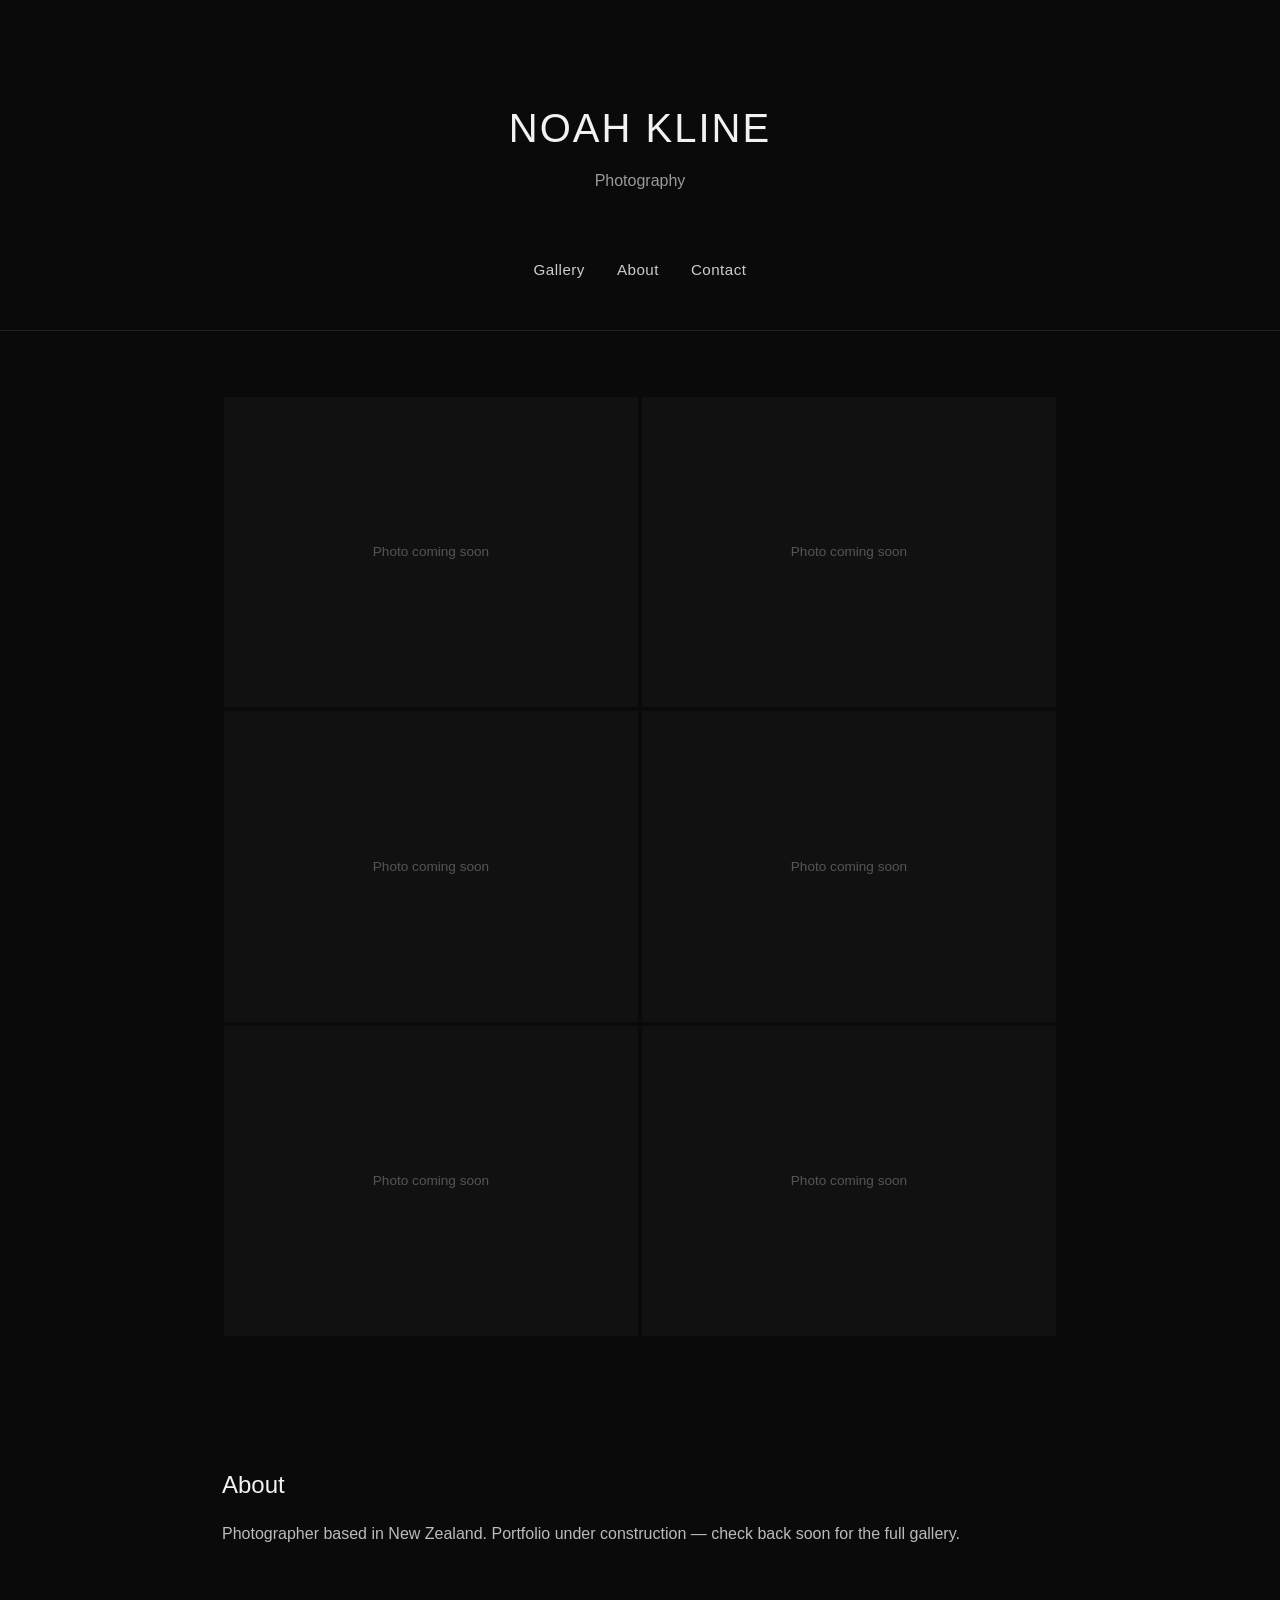
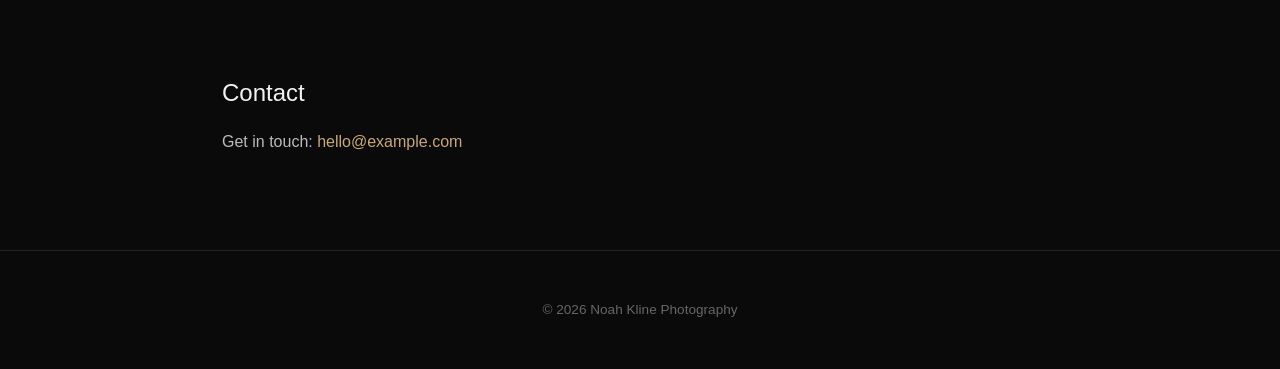
==== index.html @ 3d323fa0 "Add portfolio site" ====
<!DOCTYPE html>
<html lang="en">
<head>
<meta charset="UTF-8">
<meta name="viewport" content="width=device-width, initial-scale=1.0">
<title>Noah Kline — Photography</title>
<style>
  :root { --bg:#0a0a0a; --fg:#f2f2f2; --accent:#c9a876; }
  * { box-sizing: border-box; margin:0; padding:0; }
  body { background:var(--bg); color:var(--fg); font-family: -apple-system, BlinkMacSystemFont, 'Helvetica Neue', Arial, sans-serif; line-height:1.6; }
  header { padding: 6rem 2rem 3rem; text-align:center; }
  header h1 { font-size: 2.5rem; font-weight:300; letter-spacing: 0.05em; }
  header p { color: #999; margin-top: 0.5rem; font-size: 1rem; }
  nav { display:flex; justify-content:center; gap:2rem; padding: 1rem 0 3rem; border-bottom: 1px solid #222; }
  nav a { color:#ccc; text-decoration:none; font-size:0.95rem; letter-spacing:0.03em; transition: color 0.2s; }
  nav a:hover { color: var(--accent); }
  .gallery { display:grid; grid-template-columns: repeat(auto-fill, minmax(300px, 1fr)); gap: 4px; padding: 2px; }
  .gallery figure { margin:0; overflow:hidden; aspect-ratio: 4/3; background:#111; }
  .gallery img { width:100%; height:100%; object-fit:cover; display:block; transition: transform 0.4s ease; }
  .gallery figure:hover img { transform: scale(1.05); }
  section { padding: 4rem 2rem; max-width: 900px; margin: 0 auto; }
  footer { text-align:center; padding: 3rem 2rem; color:#666; font-size:0.85rem; border-top:1px solid #222; margin-top:2rem;}
  a.contact { color: var(--accent); text-decoration:none; }
  .placeholder { display:flex; align-items:center; justify-content:center; color:#555; font-size:0.85rem; height:100%; }
</style>
</head>
<body>
<header>
  <h1>NOAH KLINE</h1>
  <p>Photography</p>
</header>
<nav>
  <a href="#gallery">Gallery</a>
  <a href="#about">About</a>
  <a href="#contact">Contact</a>
</nav>
<section id="gallery">
  <div class="gallery">
    <figure><div class="placeholder">Photo coming soon</div></figure>
    <figure><div class="placeholder">Photo coming soon</div></figure>
    <figure><div class="placeholder">Photo coming soon</div></figure>
    <figure><div class="placeholder">Photo coming soon</div></figure>
    <figure><div class="placeholder">Photo coming soon</div></figure>
    <figure><div class="placeholder">Photo coming soon</div></figure>
  </div>
</section>
<section id="about">
  <h2 style="font-weight:300; margin-bottom:1rem;">About</h2>
  <p style="color:#bbb;">Photographer based in New Zealand. Portfolio under construction — check back soon for the full gallery.</p>
</section>
<section id="contact">
  <h2 style="font-weight:300; margin-bottom:1rem;">Contact</h2>
  <p style="color:#bbb;">Get in touch: <a class="contact" href="mailto:hello@example.com">hello@example.com</a></p>
</section>
<footer>&copy; 2026 Noah Kline Photography</footer>
</body>
</html>
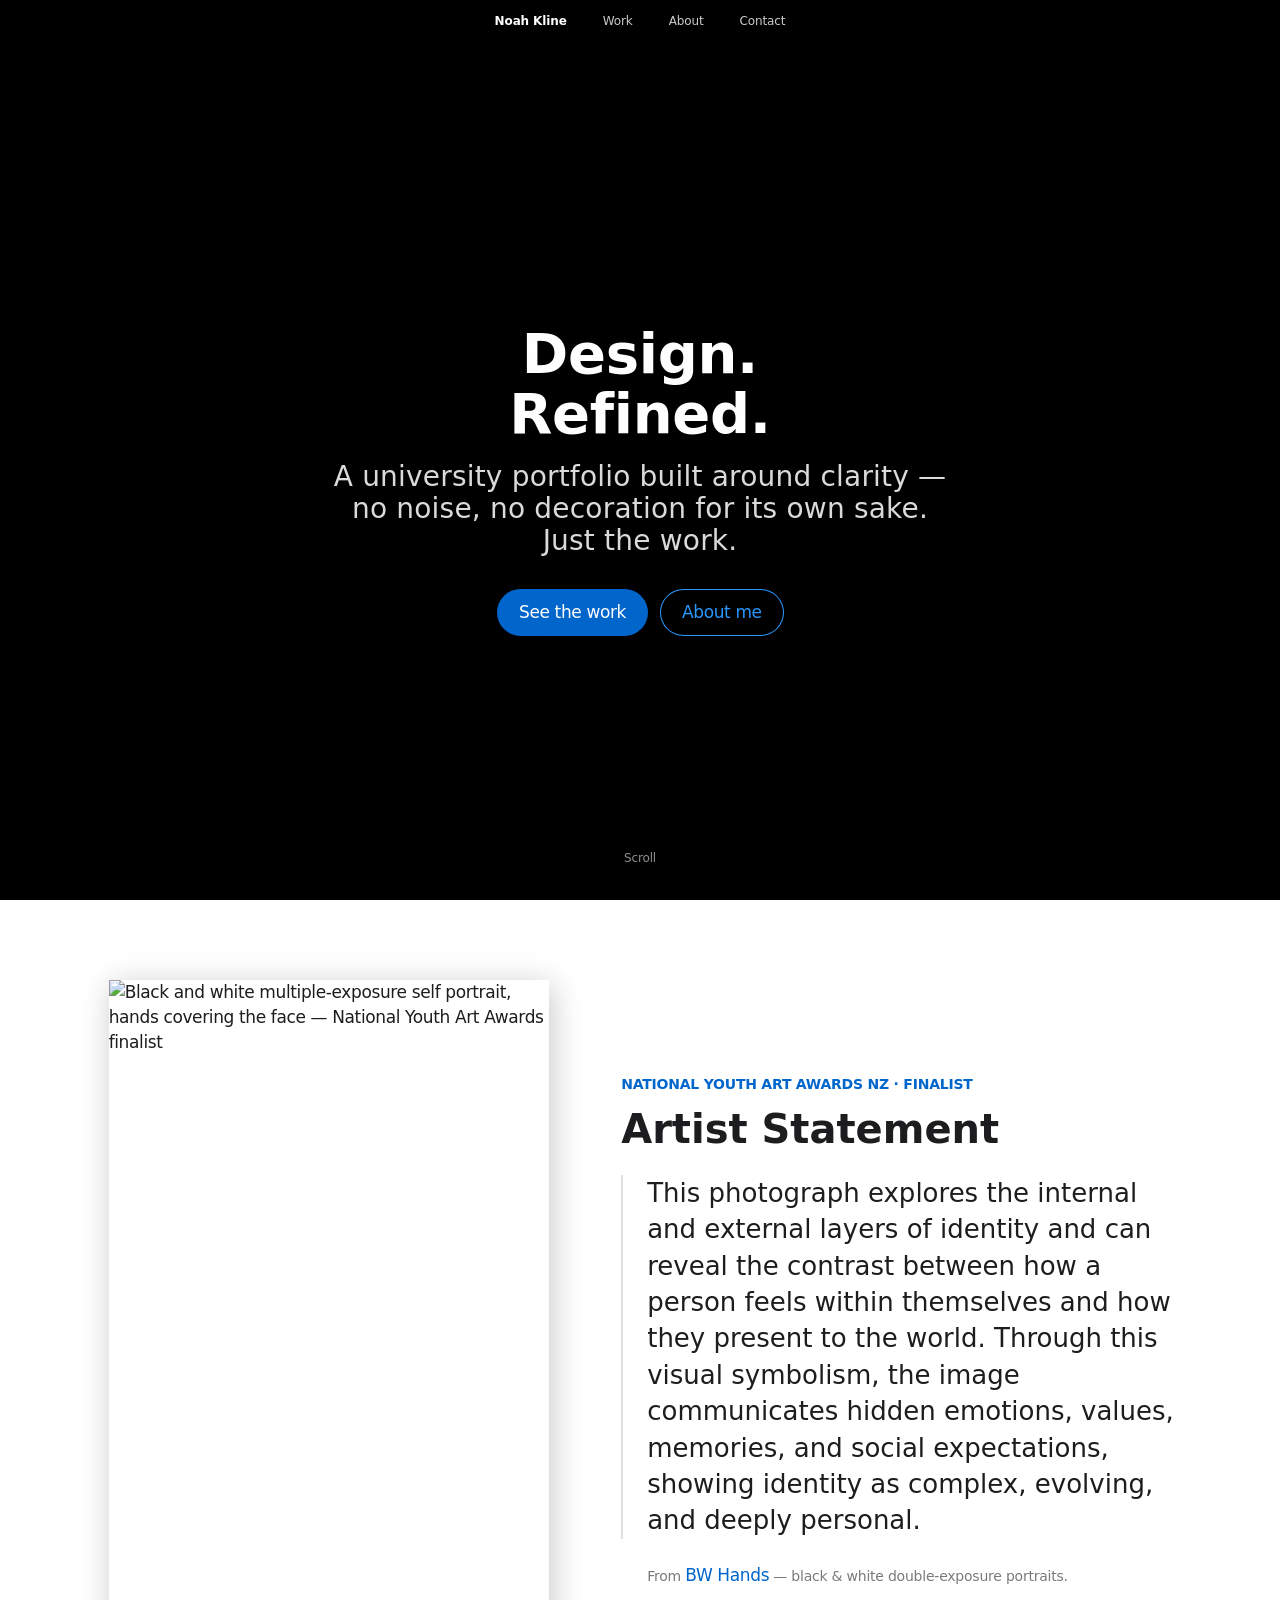
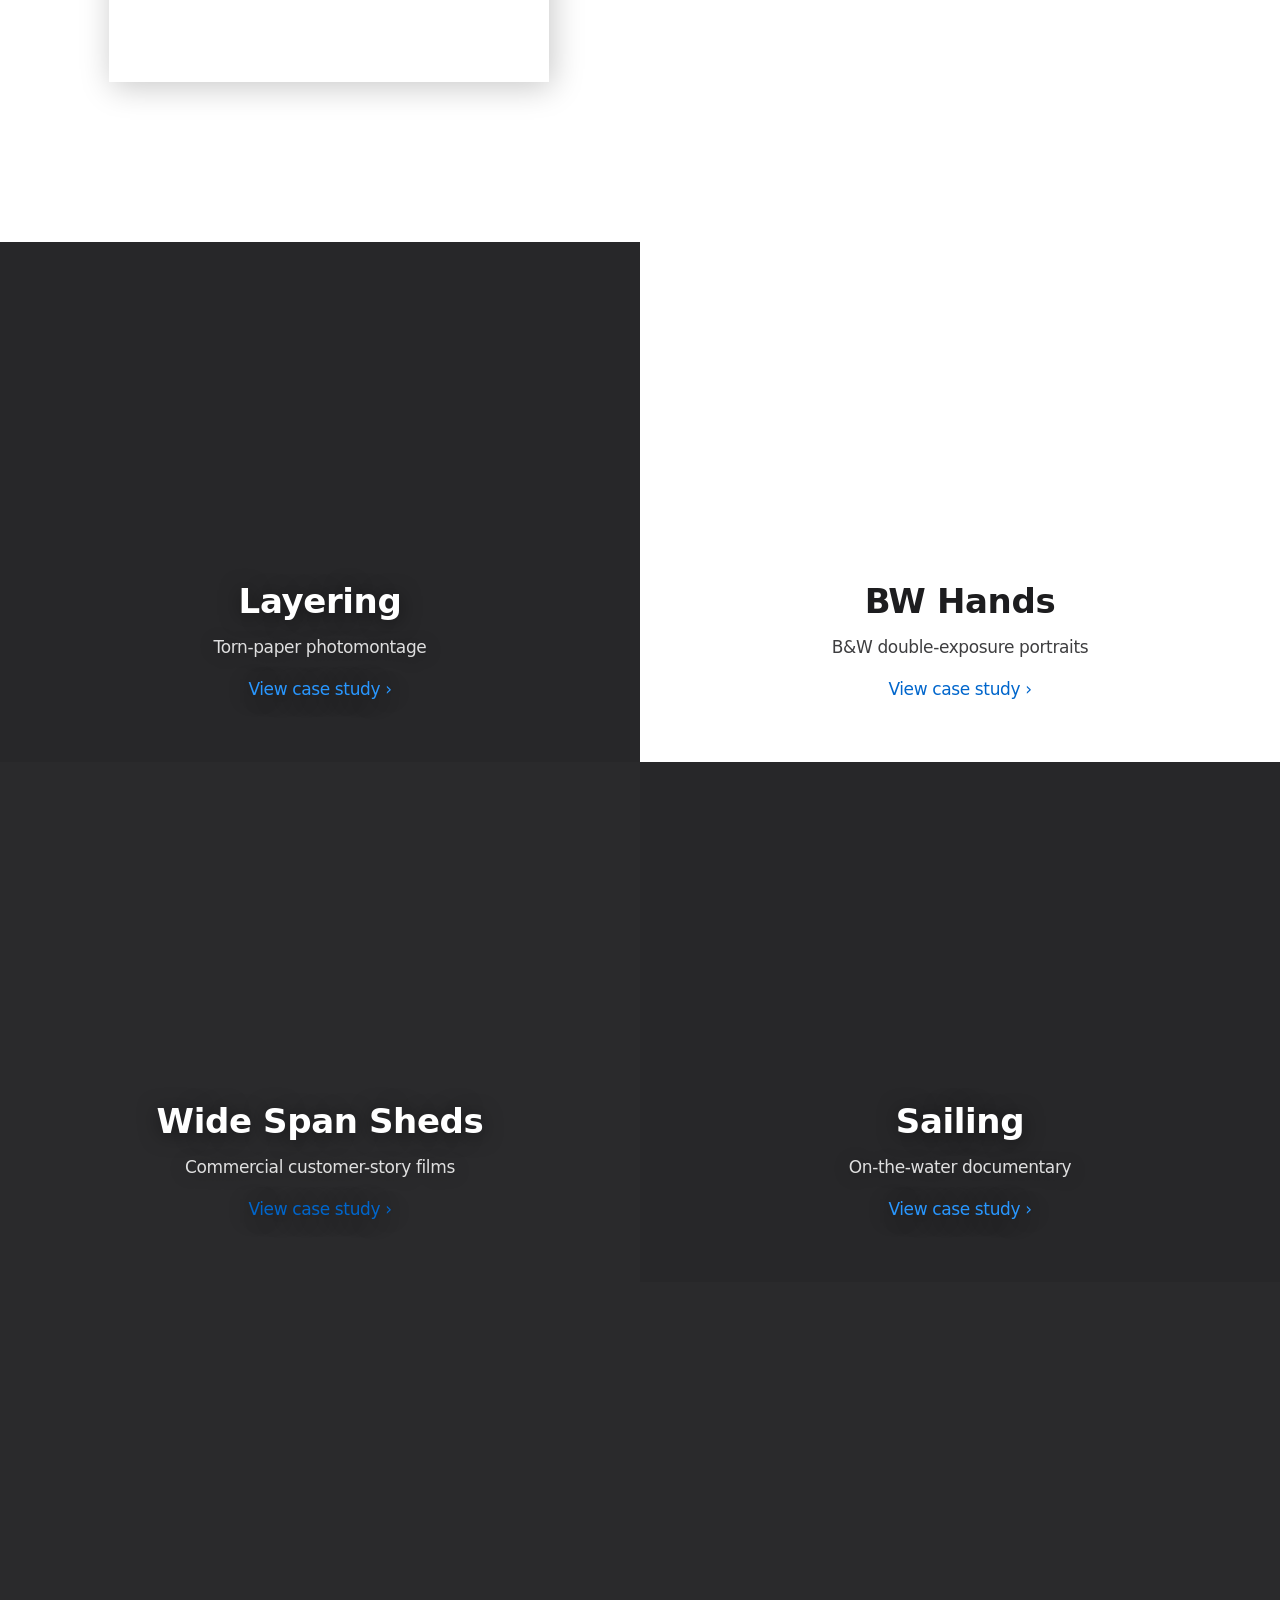
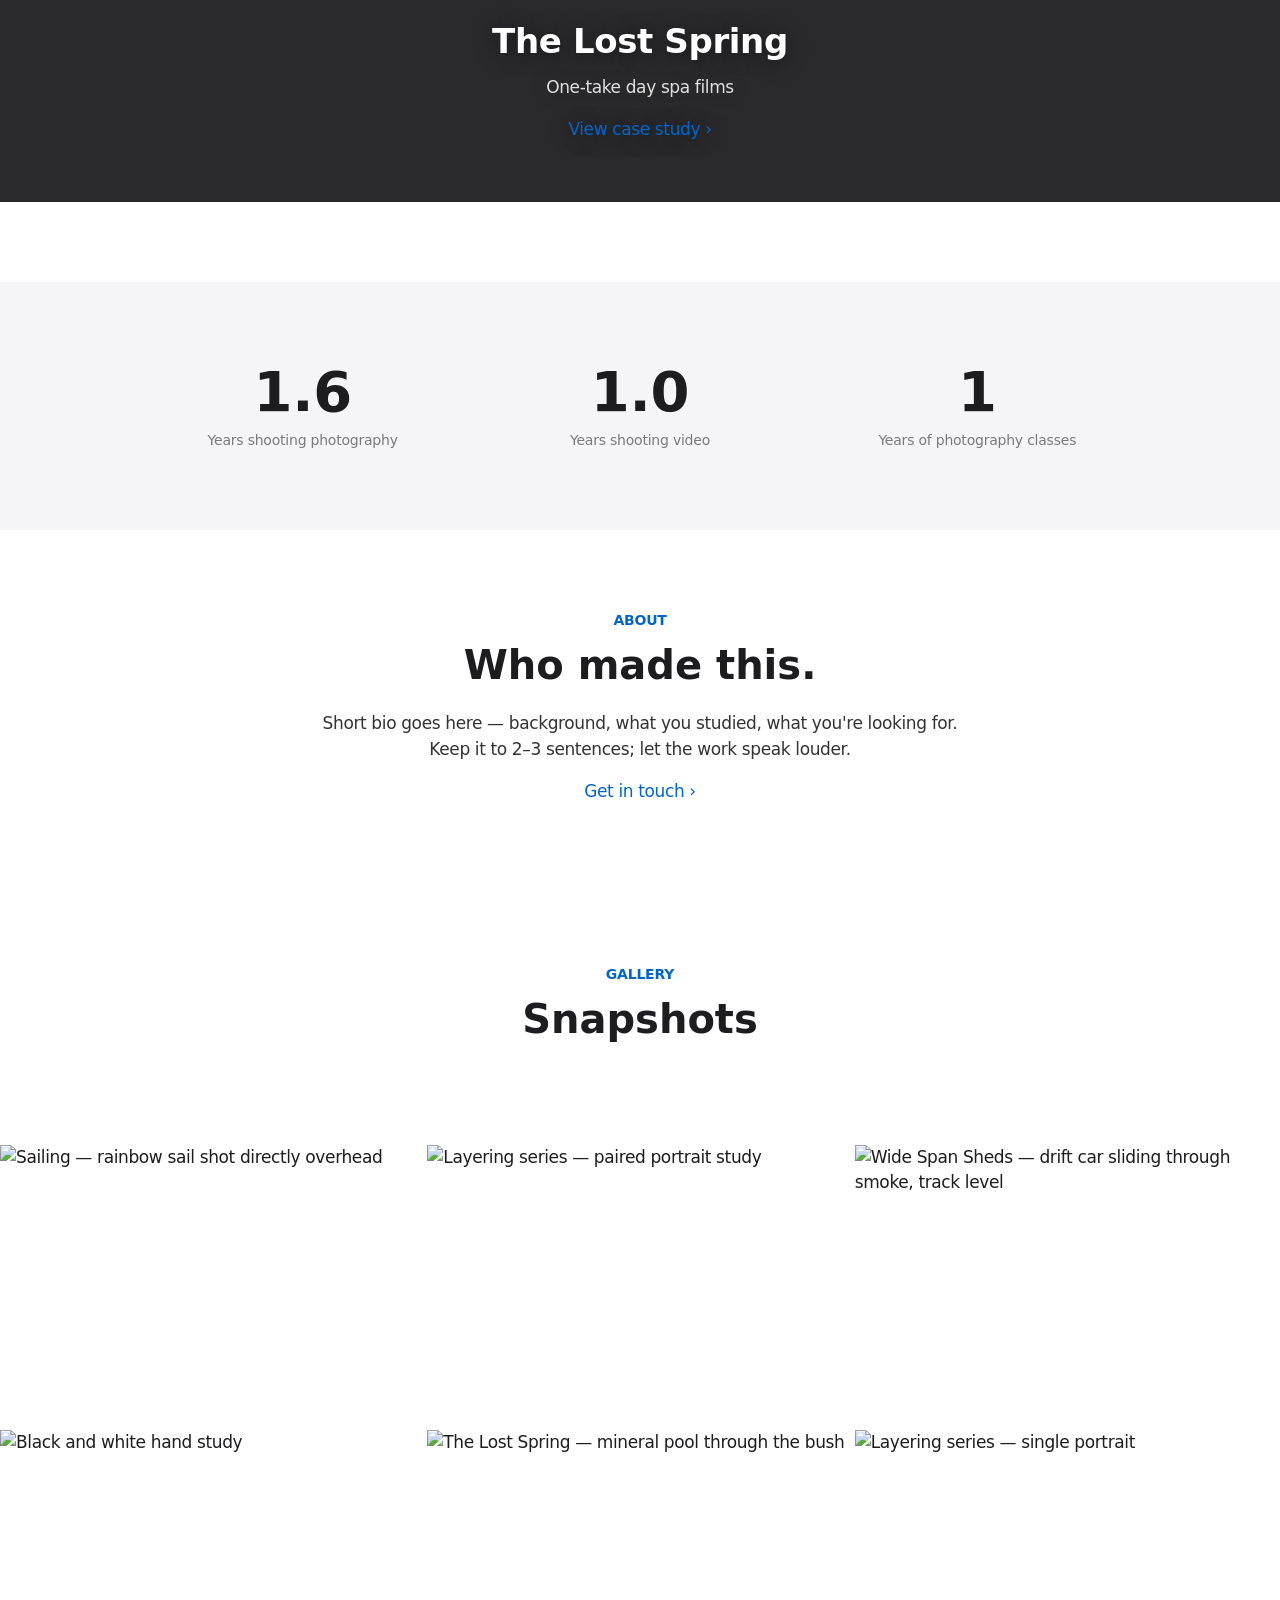
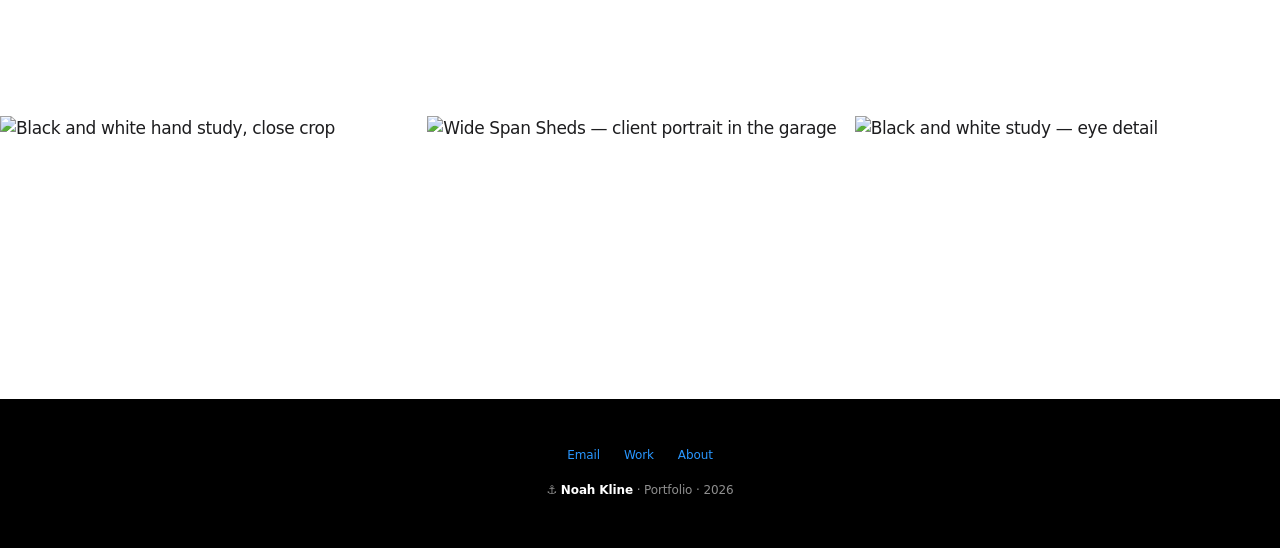
==== commit 3fc398ac: "Stage 1: HTML/CSS/JS" ====
--- a/index.html
+++ b/index.html
@@ -3,55 +3,221 @@
 <head>
 <meta charset="UTF-8">
 <meta name="viewport" content="width=device-width, initial-scale=1.0">
-<title>Noah Kline — Photography</title>
-<style>
-  :root { --bg:#0a0a0a; --fg:#f2f2f2; --accent:#c9a876; }
-  * { box-sizing: border-box; margin:0; padding:0; }
-  body { background:var(--bg); color:var(--fg); font-family: -apple-system, BlinkMacSystemFont, 'Helvetica Neue', Arial, sans-serif; line-height:1.6; }
-  header { padding: 6rem 2rem 3rem; text-align:center; }
-  header h1 { font-size: 2.5rem; font-weight:300; letter-spacing: 0.05em; }
-  header p { color: #999; margin-top: 0.5rem; font-size: 1rem; }
-  nav { display:flex; justify-content:center; gap:2rem; padding: 1rem 0 3rem; border-bottom: 1px solid #222; }
-  nav a { color:#ccc; text-decoration:none; font-size:0.95rem; letter-spacing:0.03em; transition: color 0.2s; }
-  nav a:hover { color: var(--accent); }
-  .gallery { display:grid; grid-template-columns: repeat(auto-fill, minmax(300px, 1fr)); gap: 4px; padding: 2px; }
-  .gallery figure { margin:0; overflow:hidden; aspect-ratio: 4/3; background:#111; }
-  .gallery img { width:100%; height:100%; object-fit:cover; display:block; transition: transform 0.4s ease; }
-  .gallery figure:hover img { transform: scale(1.05); }
-  section { padding: 4rem 2rem; max-width: 900px; margin: 0 auto; }
-  footer { text-align:center; padding: 3rem 2rem; color:#666; font-size:0.85rem; border-top:1px solid #222; margin-top:2rem;}
-  a.contact { color: var(--accent); text-decoration:none; }
-  .placeholder { display:flex; align-items:center; justify-content:center; color:#555; font-size:0.85rem; height:100%; }
-</style>
+<title>Noah Kline — Portfolio</title>
+<meta name="description" content="University creative portfolio: photography, black &amp; white studies, CG and motion work. Built around clarity — no noise, just the work.">
+<link rel="icon" href="assets/favicon.svg" type="image/svg+xml">
+<link rel="alternate icon" href="assets/favicon-32.png" sizes="32x32">
+<link rel="apple-touch-icon" href="assets/apple-touch-icon.png">
+<meta name="theme-color" content="#000000">
+<meta property="og:type" content="website">
+<meta property="og:site_name" content="Noah Kline">
+<meta property="og:title" content="Noah Kline — Portfolio">
+<meta property="og:description" content="University creative portfolio: photography, black &amp; white studies, CG and motion work. Built around clarity — no noise, just the work.">
+<meta property="og:image" content="assets/og-image.jpg">
+<meta property="og:image:width" content="1200">
+<meta property="og:image:height" content="630">
+<meta name="twitter:card" content="summary_large_image">
+<meta name="twitter:title" content="Noah Kline — Portfolio">
+<meta name="twitter:description" content="University creative portfolio: photography, black &amp; white studies, CG and motion work. Built around clarity — no noise, just the work.">
+<meta name="twitter:image" content="assets/og-image.jpg">
+<link rel="stylesheet" href="assets/css/site.css">
 </head>
 <body>
-<header>
-  <h1>NOAH KLINE</h1>
-  <p>Photography</p>
+
+<!-- Film grain overlay (Phase 3). Delete this one div to remove it site-wide. -->
+<div class="grain" aria-hidden="true"></div>
+
+<nav class="global">
+  <a class="brand" href="index.html">Noah Kline</a>
+  <span class="nav-links">
+    <a href="index.html#work">Work</a>
+    <a href="index.html#about">About</a>
+    <a href="index.html#contact">Contact</a>
+  </span>
+</nav>
+
+<!-- =====================================================================
+     VIDEO HERO (Phase 2)
+     SWAPPING THE CLIP: replace video/hero.mp4 (and video/hero-poster.jpg for
+     the still fallback). Nothing in CSS or JS is specific to this clip.
+     ROUND 4: Noah picked the clip himself — REREDO.mp4 (Drive id
+     12Iyee1kgzJZZkWHzu5N-V55RZ9g4pGbD), the window 00:24-00:37. It is the same
+     Lost Spring pool glide family as the Round 3 hero but a longer, steadier,
+     graded pass. 1278x720 @30fps, 4.4 MB; hero-540.mp4 is the 960x540 / 1.9 MB
+     phone variant.
+     ONE DELIBERATE DEVIATION: the cut ends at 12.37s, not the full 13s. The
+     Lost Spring "TLS" end-card logo starts fading up over the footage at
+     ~12.4s, and a loop that flashes a client logo before snapping back to the
+     start reads as a glitch. To restore the literal 13s, re-run:
+       ./_vidxcode video/_tmp-full720.mp4 video/hero.mp4 24 13 1278 720 2800 1
+     SOURCE NOTE: REREDO.mp4 is AV1 (av01). AVFoundation on this M1 cannot
+     decode it at all, so neither _vidtool nor _vidxcode can read the original.
+     VLC (already installed) does the AV1 -> H.264 step; see TODO.md Round 4.
+     ===================================================================== -->
+<header class="hero-video">
+  <div class="poster" style="background-image:url('video/hero-poster.jpg')" aria-hidden="true"></div>
+  <video data-hero-video data-src-small="video/hero-540.mp4" autoplay muted loop playsinline preload="auto"
+         poster="video/hero-poster.jpg" aria-hidden="true" tabindex="-1">
+    <source src="video/hero.mp4" type="video/mp4">
+  </video>
+  <div class="scrim" aria-hidden="true"></div>
+
+  <div class="content stagger in">
+    <h1 class="t-hero">Design.<br>Refined.</h1>
+    <p class="lead t-lead">A university portfolio built around clarity — no noise, no decoration for its own sake. Just the work.</p>
+    <div class="cta-row">
+      <a class="btn btn-primary magnetic" href="#work">See the work</a>
+      <a class="btn btn-ghost-on-dark magnetic" href="#about">About me</a>
+    </div>
+  </div>
+  <div class="scroll-hint" aria-hidden="true">Scroll</div>
 </header>
-<nav>
-  <a href="#gallery">Gallery</a>
-  <a href="#about">About</a>
-  <a href="#contact">Contact</a>
-</nav>
-<section id="gallery">
-  <div class="gallery">
-    <figure><div class="placeholder">Photo coming soon</div></figure>
-    <figure><div class="placeholder">Photo coming soon</div></figure>
-    <figure><div class="placeholder">Photo coming soon</div></figure>
-    <figure><div class="placeholder">Photo coming soon</div></figure>
-    <figure><div class="placeholder">Photo coming soon</div></figure>
-    <figure><div class="placeholder">Photo coming soon</div></figure>
-  </div>
-</section>
-<section id="about">
-  <h2 style="font-weight:300; margin-bottom:1rem;">About</h2>
-  <p style="color:#bbb;">Photographer based in New Zealand. Portfolio under construction — check back soon for the full gallery.</p>
-</section>
-<section id="contact">
-  <h2 style="font-weight:300; margin-bottom:1rem;">Contact</h2>
-  <p style="color:#bbb;">Get in touch: <a class="contact" href="mailto:hello@example.com">hello@example.com</a></p>
-</section>
-<footer>&copy; 2026 Noah Kline Photography</footer>
+
+<!-- =====================================================================
+     FEATURED AWARD (Round 4, item 2)
+     National Youth Art Awards (NZ) finalist photograph + Noah's artist
+     statement. Source file: BW Hands/_MG_3085.jpg (Drive id
+     1Ve5BBigZjfI5M_3NnSz-krw3OQLk5_KD), 3432x5472 original.
+     CORRECTION (Round 5, 2026-10-08): Round 4 originally used _MG_3086.jpg.
+     Noah corrected himself — the finalist frame is _MG_3085.jpg (the denser
+     triple-exposure variant, hands doubled on both sides of the face). The
+     old assets/award/mg3086*.jpg files were deleted. Do not reinstate them.
+     Displayed at 940x1500; the lightbox loads the 1380x2200
+     version via data-full.
+     WORDING: Noah confirmed "finalist" only. Do NOT upgrade this to a
+     placement, prize or year — nothing beyond finalist has been confirmed.
+     PLACEMENT: this supersedes the earlier plan to put the award photo in the
+     Wide Span Sheds 3rd gallery slot. That slot keeps its Round 3 video.
+     ===================================================================== -->
+<section class="award reveal" id="award" aria-labelledby="award-title">
+  <div class="inner">
+    <figure class="award-figure" data-lightbox="National Youth Art Awards">
+      <img class="rests" src="assets/award/mg3085.jpg" data-full="assets/award/mg3085-full.jpg"
+           alt="Black and white multiple-exposure self portrait, hands covering the face — National Youth Art Awards finalist"
+           width="940" height="1500" loading="lazy" decoding="async">
+    </figure>
+    <div class="award-copy">
+      <div class="award-label">National Youth Art Awards NZ &middot; Finalist</div>
+      <h2 class="t-display" id="award-title">Artist Statement</h2>
+      <blockquote class="award-statement">This photograph explores the internal and external layers of identity and can reveal the contrast between how a person feels within themselves and how they present to the world. Through this visual symbolism, the image communicates hidden emotions, values, memories, and social expectations, showing identity as complex, evolving, and deeply personal.</blockquote>
+      <p class="award-credit">From <a class="link" href="work/bw-hands.html">BW Hands</a> &mdash; black &amp; white double-exposure portraits.</p>
+    </div>
+  </div>
+</section>
+
+<!-- ===================== WORK TILES ===================== -->
+<div class="tile-row" id="work">
+  <a class="tile dark reveal" href="work/layering.html">
+    <!-- ROUND 3 (item 3): was layering/hero.jpg — a photo of the print still on its
+         white mount, so pale paper edges showed down both sides of the tile crop,
+         and it carried a blue cast while every other tile is B&W. tile-bw.jpg is
+         the same artwork cropped inside the mount (1180x1760) and converted to a
+         true neutral greyscale profile. Centre the crop: no edge to hide now. -->
+    <div class="img-slot" style="background-image:url('assets/layering/tile-bw.jpg'); background-position:center 38%;"></div>
+    <div class="content">
+      <h2>Layering</h2>
+      <p>Torn-paper photomontage</p>
+      <span class="link">View case study &rsaquo;</span>
+    </div>
+  </a>
+  <a class="tile light reveal" href="work/bw-hands.html">
+    <div class="img-slot" style="background-image:url('assets/bwhands/hero.jpg'); background-position:center 20%;"></div>
+    <div class="content">
+      <h2>BW Hands</h2>
+      <p>B&amp;W double-exposure portraits</p>
+      <span class="link">View case study &rsaquo;</span>
+    </div>
+  </a>
+  <a class="tile dark-2 reveal" href="work/drifting.html">
+    <div class="img-slot" style="background-image:url('assets/drifting/hero.jpg'); background-position:center 45%;"></div>
+    <div class="content">
+      <h2>Wide Span Sheds</h2>
+      <p>Commercial customer-story films</p>
+      <span class="link">View case study &rsaquo;</span>
+    </div>
+  </a>
+  <a class="tile dark reveal" href="work/sailing.html">
+    <!-- ROUND 5: Noah asked for this specific photograph as the Sailing tile —
+         "Capture 7299 - Copy.JPG" (Drive id 1O1AivetrYh0kcQIC_2s-VmrzsJWDHPMA),
+         saved as assets/sailing/tile.jpg. A backlit keelboat against the
+         Whitianga headland, 1324x680 — small, but it is the file he named.
+         It supersedes Round 3's assets/sailing/cover.jpg frame grab, which is
+         still used for the case-study hero and gallery.
+         Position is center 60% so the hull and crew clear the caption scrim. -->
+    <div class="img-slot" style="background-image:url('assets/sailing/tile.jpg'); background-position:center 60%;"></div>
+    <div class="content">
+      <h2>Sailing</h2>
+      <p>On-the-water documentary</p>
+      <span class="link">View case study &rsaquo;</span>
+    </div>
+  </a>
+  <a class="tile dark-2 reveal" href="work/lost-spring.html">
+    <!-- ROUND 3 (item 4): new background. Frame @43s of Tls pool lap 1 — the
+         red-roofed pavilions over the pool. The old hero.jpg was another green
+         pool frame, so this full-width tile just repeated the hero video. -->
+    <div class="img-slot" style="background-image:url('assets/lostspring/finial.jpg'); background-position:center 40%;"></div>
+    <div class="content">
+      <h2>The Lost Spring</h2>
+      <p>One-take day spa films</p>
+      <span class="link">View case study &rsaquo;</span>
+    </div>
+  </a>
+</div>
+
+<!-- ===================== NUMBERS STRIP (Phase 7) =====================
+     ROUND 2: these are Noah's real figures, confirmed 2026-10-07.
+       2.5 years taking photos  |  1.5 years shooting video  |  2 years of
+       photography classes at school.
+     There is deliberately NO "projects completed" figure — Noah has no hard
+     number for it and inventing one would be dishonest. If he supplies one
+     later, add a fourth <div> in the same shape.
+     The count-up reads data-count / data-suffix; data-decimals renders a
+     fractional value (see site.js). Edit the .l text for labels.          -->
+<section class="numbers reveal" aria-label="By the numbers">
+  <div class="inner">
+    <div><div class="n"><span data-count="2.5" data-decimals="1">2.5</span></div><div class="l">Years shooting photography</div></div>
+    <div><div class="n"><span data-count="1.5" data-decimals="1">1.5</span></div><div class="l">Years shooting video</div></div>
+    <div><div class="n"><span data-count="2">2</span></div><div class="l">Years of photography classes</div></div>
+  </div>
+</section>
+
+<!-- ===================== ABOUT ===================== -->
+<section class="section center reveal" id="about">
+  <div class="eyebrow">About</div>
+  <h2 class="t-display">Who made this.</h2>
+  <p class="body">Short bio goes here — background, what you studied, what you're looking for. Keep it to 2–3 sentences; let the work speak louder.</p>
+  <p><a class="link" href="mailto:persnalfornak@gmail.com">Get in touch &rsaquo;</a></p>
+</section>
+
+<!-- ===================== GALLERY ===================== -->
+<section class="section center reveal">
+  <div class="eyebrow">Gallery</div>
+  <h2 class="t-display">Snapshots</h2>
+</section>
+<div class="gallery cols-3 reveal" data-lightbox="Snapshots">
+  <img src="assets/sailing/overhead.jpg" alt="Sailing — rainbow sail shot directly overhead" loading="lazy">
+  <img src="assets/layering/benkoshup.jpg" alt="Layering series — paired portrait study" loading="lazy">
+  <img src="assets/drifting/drift-slide.jpg" alt="Wide Span Sheds — drift car sliding through smoke, track level" loading="lazy">
+  <img src="assets/bwhands/3068.jpg" alt="Black and white hand study" loading="lazy">
+  <img src="assets/lostspring/pool-a.jpg" alt="The Lost Spring — mineral pool through the bush" loading="lazy">
+  <img src="assets/layering/hayden.jpg" alt="Layering series — single portrait" loading="lazy">
+  <img src="assets/bwhands/3051.jpg" alt="Black and white hand study, close crop" loading="lazy">
+  <img src="assets/drifting/garage-portrait.jpg" alt="Wide Span Sheds — client portrait in the garage" loading="lazy">
+  <img src="assets/bwhands/eyeshot.jpg" alt="Black and white study — eye detail" loading="lazy">
+</div>
+
+<footer class="site" id="contact">
+  <div class="links">
+    <a href="mailto:persnalfornak@gmail.com">Email</a>
+    <a href="index.html#work">Work</a>
+    <a href="index.html#about">About</a>
+  </div>
+  &#9875; <b>Noah Kline</b> &middot; Portfolio &middot; 2026
+</footer>
+
+<script src="assets/js/site.js"></script>
+<script src="assets/js/lightbox.js"></script>
+<!-- OPTIONAL: magnetic buttons. Delete this one line to remove the effect. -->
+<script src="assets/js/magnetic.js"></script>
 </body>
-</html>+</html>
--- a/assets/css/site.css
+++ b/assets/css/site.css
@@ -0,0 +1,762 @@
+/* ===========================================================================
+   Noah Kline — Portfolio
+   Shared stylesheet. Design language: Apple (see projects/design-references/apple-DESIGN.md).
+   Token names map 1:1 to that document. Never inline a hex — add a token instead.
+   =========================================================================== */
+
+/* ---------- Tokens ---------- */
+:root {
+  /* color */
+  --primary:#0066cc; --primary-focus:#0071e3; --primary-on-dark:#2997ff;
+  --ink:#1d1d1f; --body-on-dark:#ffffff; --body-muted:#cccccc;
+  --ink-muted-80:#333333; --ink-muted-48:#7a7a7a;
+  --divider-soft:#f0f0f0; --hairline:#e0e0e0;
+  --canvas:#ffffff; --canvas-parchment:#f5f5f7; --surface-pearl:#fafafc;
+  --surface-tile-1:#272729; --surface-tile-2:#2a2a2c; --surface-tile-3:#252527;
+  --surface-black:#000000; --surface-chip-translucent:#d2d2d7;
+
+  /* spacing */
+  --sp-xxs:4px; --sp-xs:8px; --sp-sm:12px; --sp-md:17px;
+  --sp-lg:24px; --sp-xl:32px; --sp-xxl:48px; --sp-section:80px;
+
+  /* radius */
+  --r-none:0px; --r-xs:5px; --r-sm:8px; --r-md:11px; --r-lg:18px; --r-pill:9999px;
+
+  /* type stacks */
+  --font-display:'SF Pro Display',system-ui,-apple-system,BlinkMacSystemFont,sans-serif;
+  --font-text:'SF Pro Text',system-ui,-apple-system,BlinkMacSystemFont,sans-serif;
+
+  /* motion */
+  --ease:cubic-bezier(.2,.7,.2,1);
+
+  /* chrome */
+  --nav-h:44px;
+}
+
+/* ---------- Reset ---------- */
+* { box-sizing:border-box; margin:0; padding:0; }
+html { scroll-behavior:smooth; -webkit-text-size-adjust:100%; }
+@media (prefers-reduced-motion: reduce) { html { scroll-behavior:auto; } }
+body {
+  font-family:var(--font-text); font-size:17px; font-weight:400; line-height:1.47;
+  letter-spacing:-0.374px; background:var(--canvas); color:var(--ink);
+  -webkit-font-smoothing:antialiased;
+}
+img, video { display:block; max-width:100%; }
+a { color:var(--primary); }
+:focus-visible { outline:2px solid var(--primary-focus); outline-offset:3px; }
+
+/* ---------- Type utilities ---------- */
+.t-hero    { font-family:var(--font-display); font-weight:600; font-size:clamp(34px,7.5vw,56px); line-height:1.07; letter-spacing:-0.28px; }
+.t-display { font-family:var(--font-display); font-weight:600; font-size:clamp(30px,4.4vw,40px); line-height:1.1;  letter-spacing:0; }
+.t-display-md { font-family:var(--font-text); font-weight:600; font-size:clamp(24px,3.4vw,34px); line-height:1.2; letter-spacing:-0.374px; }
+.t-lead    { font-family:var(--font-display); font-weight:400; font-size:clamp(20px,2.6vw,28px); line-height:1.14; letter-spacing:0.196px; }
+.t-lead-airy { font-family:var(--font-text); font-weight:300; font-size:clamp(19px,2.2vw,24px); line-height:1.5; letter-spacing:0; }
+.t-tagline { font-family:var(--font-display); font-weight:600; font-size:21px; line-height:1.19; letter-spacing:0.231px; }
+.t-body    { font-size:17px; font-weight:400; line-height:1.47; letter-spacing:-0.374px; }
+.t-caption { font-size:14px; font-weight:400; line-height:1.43; letter-spacing:-0.224px; }
+.t-fine    { font-size:12px; font-weight:400; line-height:1.3; letter-spacing:-0.12px; }
+.muted     { color:var(--ink-muted-80); }
+.on-dark .muted, .tile.dark .muted { color:var(--body-muted); }
+
+/* ---------- Motion primitives (reduced-motion safe) ---------- */
+/* Animations only exist inside this guard; with reduce, everything is already final-state. */
+@media (prefers-reduced-motion: no-preference) {
+  .reveal { opacity:0; transform:translateY(28px); transition:opacity .9s var(--ease), transform .9s var(--ease); }
+  .reveal.in { opacity:1; transform:translateY(0); }
+
+  .stagger > * { opacity:0; transform:translateY(22px); transition:opacity .8s var(--ease), transform .8s var(--ease); }
+  .stagger.in > * { opacity:1; transform:translateY(0); }
+  .stagger.in > *:nth-child(1){transition-delay:.05s}
+  .stagger.in > *:nth-child(2){transition-delay:.18s}
+  .stagger.in > *:nth-child(3){transition-delay:.31s}
+  .stagger.in > *:nth-child(4){transition-delay:.44s}
+
+  /* Ken Burns: image eases out of an over-scale as its tile enters view */
+  .tile .img-slot { transform:scale(1.15); transition:transform 1.6s var(--ease); }
+  .tile.in .img-slot { transform:scale(1.0); }
+  .tile:hover .img-slot { transform:scale(1.04); }
+}
+
+/* ---------- Film grain overlay (Phase 3) -----------------------------------
+   One fixed, pointer-transparent layer over the whole document.
+   Static SVG fractal-noise data URI: rasterised once by the compositor, no
+   per-frame JS, no repaint cost. Remove by deleting .grain from the markup.
+   -------------------------------------------------------------------------- */
+/* inset:0 — an oversized fixed layer (e.g. inset:-50%) widens the scrollable
+   area in Chrome and breaks narrow viewports, so the drift is done with
+   background-position instead of a transform. */
+.grain {
+  position:fixed; inset:0; z-index:9000; pointer-events:none;
+  opacity:.035; mix-blend-mode:multiply;
+  background-image:url("data:image/svg+xml,%3Csvg xmlns='http://www.w3.org/2000/svg' width='160' height='160'%3E%3Cfilter id='n'%3E%3CfeTurbulence type='fractalNoise' baseFrequency='.82' numOctaves='3' stitchTiles='stitch'/%3E%3CfeColorMatrix type='saturate' values='0'/%3E%3C/filter%3E%3Crect width='160' height='160' filter='url(%23n)'/%3E%3C/svg%3E");
+  background-size:160px 160px;
+  background-repeat:repeat;
+}
+/* Faint drift so it does not read as a dead texture. Six discrete steps over
+   8s — the texture tile is 160px, so shifts stay inside one tile and never
+   affect layout. */
+@media (prefers-reduced-motion: no-preference) {
+  .grain { animation:grain-drift 8s steps(1,end) infinite; }
+  @keyframes grain-drift {
+    0%   { background-position:0 0; }
+    16%  { background-position:-37px 19px; }
+    33%  { background-position:21px -43px; }
+    50%  { background-position:-19px 31px; }
+    66%  { background-position:44px 13px; }
+    83%  { background-position:-28px -22px; }
+    100% { background-position:0 0; }
+  }
+}
+@media (prefers-reduced-motion: reduce) { .grain { opacity:.025; } }
+
+/* ---------- Global nav ---------- */
+nav.global {
+  position:fixed; top:0; left:0; right:0; height:var(--nav-h);
+  background:rgba(0,0,0,0.82); backdrop-filter:saturate(180%) blur(20px);
+  -webkit-backdrop-filter:saturate(180%) blur(20px);
+  display:flex; align-items:center; justify-content:center; gap:36px;
+  z-index:8000; font-family:var(--font-text); font-size:12px; letter-spacing:-0.12px;
+  color:rgba(255,255,255,0.8); padding:0 var(--sp-lg);
+}
+nav.global a { color:inherit; text-decoration:none; }
+nav.global a:hover { color:#fff; }
+nav.global .brand { font-weight:600; color:#fff; }
+nav.global .nav-links { display:flex; gap:36px; }
+
+/* ---------- Buttons ---------- */
+.btn {
+  display:inline-flex; align-items:center; justify-content:center;
+  font-family:var(--font-text); font-size:17px; font-weight:400; letter-spacing:-0.374px;
+  text-decoration:none; border:0; cursor:pointer;
+  border-radius:var(--r-pill); padding:11px 22px; min-height:44px;
+  transition:transform .18s var(--ease), background-color .2s var(--ease);
+}
+.btn:active { transform:scale(0.95); }
+.btn-primary { background:var(--primary); color:#fff; }
+.btn-ghost { background:transparent; color:var(--primary); box-shadow:inset 0 0 0 1px var(--primary); }
+.btn-ghost-on-dark { background:transparent; color:var(--primary-on-dark); box-shadow:inset 0 0 0 1px var(--primary-on-dark); }
+.link { color:var(--primary); text-decoration:none; font-size:17px; letter-spacing:-0.374px; }
+.link:hover { text-decoration:underline; }
+.on-dark .link, .tile.dark .link { color:var(--primary-on-dark); }
+
+/* ---------- Hero (homepage, text variant) ---------- */
+.hero {
+  min-height:100vh; display:flex; flex-direction:column; align-items:center; justify-content:center;
+  text-align:center; padding:calc(var(--nav-h) + 116px) var(--sp-lg) 100px;
+  background:var(--canvas-parchment);
+}
+.hero .lead { max-width:600px; margin:var(--sp-md) auto var(--sp-lg); }
+
+/* ---------- Video hero (Phase 2) ------------------------------------------
+   Full-bleed muted looping autoplay with a poster fallback. The <video> is
+   removed from the flow entirely under prefers-reduced-motion (see JS); the
+   poster image is always painted underneath so there is never a blank frame.
+   -------------------------------------------------------------------------- */
+.hero-video {
+  position:relative; min-height:100vh; min-height:100svh; overflow:hidden;
+  display:flex; flex-direction:column; align-items:center; justify-content:center;
+  text-align:center; padding:calc(var(--nav-h) + 96px) var(--sp-lg) var(--sp-section);
+  background:var(--surface-black); color:var(--body-on-dark);
+}
+.hero-video .media, .hero-video video, .hero-video .poster {
+  position:absolute; inset:0; width:100%; height:100%; object-fit:cover;
+}
+.hero-video .poster { background-size:cover; background-position:center; }
+.hero-video video { opacity:0; transition:opacity 1.2s var(--ease); }
+.hero-video video.ready { opacity:1; }
+/* Scrim: keeps the headline legible over any frame without reading as decoration. */
+.hero-video .scrim {
+  position:absolute; inset:0;
+  background:linear-gradient(180deg, rgba(0,0,0,.42) 0%, rgba(0,0,0,.18) 42%, rgba(0,0,0,.62) 100%);
+}
+.hero-video .content { position:relative; z-index:2; max-width:760px; }
+.hero-video .content .lead { color:rgba(255,255,255,.86); margin:var(--sp-md) auto var(--sp-xl); max-width:620px; }
+.hero-video .cta-row { display:flex; gap:var(--sp-sm); justify-content:center; flex-wrap:wrap; }
+.hero-video .scroll-hint {
+  position:absolute; bottom:var(--sp-xl); left:50%; transform:translateX(-50%);
+  z-index:2; font-size:12px; letter-spacing:-0.12px; color:rgba(255,255,255,.56);
+}
+@media (prefers-reduced-motion: no-preference) {
+  .hero-video .scroll-hint { animation:hint 2.4s var(--ease) infinite; }
+  @keyframes hint { 0%,100%{transform:translateX(-50%) translateY(0);opacity:.56} 50%{transform:translateX(-50%) translateY(6px);opacity:.9} }
+}
+
+/* ---------- Work tiles ---------- */
+/* ROUND 3 (item 2): the video hero butted straight into the first tile, so the
+   two full-bleed blocks fused into one slab with no pause between them. A band
+   of canvas above the grid gives the hero somewhere to end. Scales down with
+   the viewport so phones do not get a dead screenful of white. */
+.hero-video + .tile-row { margin-top:var(--sp-section); }
+/* ...and the tiles need the same pause before the numbers strip below them. */
+.tile-row + .numbers { margin-top:var(--sp-section); }
+/* Work tiles sit in a 2-up grid so four projects form a clean square block,
+   matching Apple's paired-tile rhythm rather than orphaning the fourth. */
+.tile-row { display:grid; grid-template-columns:repeat(2,1fr); }
+/* With an odd number of projects the last tile would otherwise sit alone in the
+   left column with dead white space beside it. Let it span the full width. */
+.tile-row > :last-child:nth-child(odd) { grid-column:1 / -1; }
+.tile {
+  min-height:520px; position:relative; display:flex; flex-direction:column;
+  align-items:center; justify-content:flex-end; padding:60px 40px; overflow:hidden; text-align:center;
+  text-decoration:none; color:inherit;
+}
+.tile.dark { background:var(--surface-tile-1); color:var(--body-on-dark); }
+.tile.dark-2 { background:var(--surface-tile-2); color:var(--body-on-dark); }
+.tile.light { background:var(--canvas); color:var(--ink); }
+.tile .img-slot { position:absolute; inset:0; background-size:cover; background-position:center; opacity:.9; }
+.tile .content { position:relative; z-index:2; }
+.tile.dark .content, .tile.dark-2 .content { text-shadow:0 2px 20px rgba(0,0,0,0.5); }
+.tile h2 { font-family:var(--font-display); font-weight:600; font-size:34px; letter-spacing:-0.374px; margin-bottom:var(--sp-xs); }
+.tile p { font-size:17px; opacity:.85; margin-bottom:var(--sp-md); }
+
+/* ---------- Generic section ---------- */
+.section { padding:var(--sp-section) 40px; max-width:980px; margin:0 auto; }
+.section.center { text-align:center; }
+.section .eyebrow {
+  font-size:14px; font-weight:600; color:var(--primary);
+  letter-spacing:-0.224px; margin-bottom:var(--sp-sm); text-transform:uppercase;
+}
+.section h2 { margin-bottom:var(--sp-lg); }
+.section p.body { max-width:640px; margin:0 auto var(--sp-md); color:var(--ink-muted-80); line-height:1.5; }
+.section.left p.body { margin-left:0; }
+.band { background:var(--canvas-parchment); }
+.band-dark { background:var(--surface-tile-1); color:var(--body-on-dark); }
+.band-dark p.body, .band-dark .muted { color:var(--body-muted); }
+
+/* ---------- Case study: header ---------- */
+.cs-hero {
+  position:relative; min-height:76vh; display:flex; align-items:flex-end;
+  padding:calc(var(--nav-h) + var(--sp-section)) 40px var(--sp-section);
+  background:var(--surface-tile-1); color:var(--body-on-dark); overflow:hidden;
+}
+.cs-hero .img-slot { position:absolute; inset:0; background-size:cover; background-position:center; opacity:.88; }
+.cs-hero .scrim { position:absolute; inset:0; background:linear-gradient(180deg,rgba(0,0,0,.35),rgba(0,0,0,.72)); }
+.cs-hero .content { position:relative; z-index:2; max-width:980px; margin:0 auto; width:100%; }
+.cs-hero .kicker { font-size:14px; font-weight:600; letter-spacing:-0.224px; color:var(--primary-on-dark); text-transform:uppercase; margin-bottom:var(--sp-sm); }
+.cs-hero .lead { color:rgba(255,255,255,.86); margin-top:var(--sp-md); max-width:620px; }
+
+/* ---------- Case study: meta strip ---------- */
+.cs-meta { background:var(--canvas-parchment); padding:var(--sp-xxl) 40px; }
+.cs-meta .inner { max-width:980px; margin:0 auto; display:grid; grid-template-columns:repeat(4,1fr); gap:var(--sp-lg); }
+.cs-meta dt { font-size:14px; font-weight:600; letter-spacing:-0.224px; color:var(--ink-muted-48); margin-bottom:var(--sp-xxs); }
+.cs-meta dd { font-size:17px; letter-spacing:-0.374px; }
+
+/* ---------- Case study: prose ---------- */
+.prose { max-width:680px; margin:0 auto; }
+.prose h3 { font-family:var(--font-text); font-weight:600; font-size:24px; letter-spacing:-0.374px; margin:var(--sp-xxl) 0 var(--sp-sm); }
+.prose h3:first-child { margin-top:0; }
+.prose p { margin-bottom:var(--sp-md); color:var(--ink-muted-80); line-height:1.5; }
+.prose ul { margin:0 0 var(--sp-md) var(--sp-lg); color:var(--ink-muted-80); }
+.prose li { margin-bottom:var(--sp-xs); line-height:1.5; }
+.prose blockquote {
+  margin:var(--sp-xl) 0; padding-left:var(--sp-lg);
+  border-left:2px solid var(--hairline);
+  font-family:var(--font-display); font-weight:400; font-size:24px; line-height:1.3; letter-spacing:0; color:var(--ink);
+}
+
+/* ---------- Galleries ---------- */
+.figure-full { margin:0; }
+.figure-full img { width:100%; height:auto; }
+/* ROUND 5: a full-bleed <video> moment uses the same band as a full-bleed
+   photograph (Sailing case study). Matching the img rule keeps the figcaption
+   on the same baseline whichever media type the figure holds. */
+.figure-full video { width:100%; height:auto; }
+
+/* A tall artwork (a print, a scanned sheet) shown as an object resting on a
+   surface rather than as a full-bleed band — full-bleed would run several
+   screens deep on desktop. Carries the one sanctioned product shadow. */
+.figure-portrait { margin:0; padding:var(--sp-section) 40px; background:var(--canvas-parchment); }
+.figure-portrait img {
+  display:block; margin:0 auto; width:auto; max-width:min(520px,100%); max-height:82vh; height:auto;
+  box-shadow:rgba(0,0,0,0.22) 3px 5px 30px 0;
+}
+.figure-portrait figcaption { max-width:520px; margin:var(--sp-md) auto 0; padding:0; text-align:center; }
+.figure-full figcaption, .gallery figcaption {
+  font-size:14px; letter-spacing:-0.224px; color:var(--ink-muted-48);
+  padding:var(--sp-sm) 40px 0; max-width:980px; margin:0 auto;
+}
+.gallery { display:grid; gap:2px; }
+.gallery.cols-2 { grid-template-columns:repeat(2,1fr); }
+.gallery.cols-3 { grid-template-columns:repeat(3,1fr); }
+.gallery img { width:100%; height:auto; object-fit:cover; aspect-ratio:3/2; }
+.gallery.tall img { aspect-ratio:3/4; }   /* portrait-format work: crop less aggressively */
+.gallery .portrait img { aspect-ratio:2/3; }
+/* The one sanctioned shadow in the system: imagery resting on a surface. */
+.rests { box-shadow:rgba(0,0,0,0.22) 3px 5px 30px 0; }
+
+/* ---------- Next-project pager ---------- */
+.pager { display:flex; flex-wrap:wrap; border-top:1px solid var(--hairline); }
+.pager a {
+  flex:1 1 50%; padding:var(--sp-xxl) 40px; text-decoration:none; color:var(--ink);
+  background:var(--canvas); transition:background-color .25s var(--ease);
+}
+.pager a:hover { background:var(--canvas-parchment); }
+.pager .dir { font-size:14px; letter-spacing:-0.224px; color:var(--ink-muted-48); margin-bottom:var(--sp-xxs); }
+.pager .name { font-family:var(--font-display); font-weight:600; font-size:28px; letter-spacing:-0.28px; }
+.pager a:last-child { text-align:right; }
+
+/* ---------- Numbers strip (Phase 7) ---------- */
+.numbers { background:var(--canvas-parchment); padding:var(--sp-section) 40px; }
+/* ROUND 3 (item 5): this was repeat(4,1fr) while the strip only holds THREE
+   stats, so the row rendered flush-left with a dead fourth column and read as
+   mis-centred. auto-fit sizes the track count to the real number of children,
+   so the block stays optically centred whether there are 3 or 4. */
+.numbers .inner { max-width:980px; margin:0 auto; display:grid; grid-template-columns:repeat(auto-fit,minmax(180px,1fr)); gap:var(--sp-xl); text-align:center; justify-content:center; }
+.numbers .n { font-family:var(--font-display); font-weight:600; font-size:clamp(40px,6vw,56px); line-height:1.07; letter-spacing:-0.28px; font-variant-numeric:tabular-nums; }
+.numbers .l { font-size:14px; letter-spacing:-0.224px; color:var(--ink-muted-48); margin-top:var(--sp-xs); }
+
+/* ---------- Footer ---------- */
+footer.site {
+  background:var(--surface-black); color:rgba(255,255,255,0.56);
+  text-align:center; padding:var(--sp-xxl) var(--sp-lg); font-size:12px; letter-spacing:-0.12px;
+}
+footer.site b { color:#fff; }
+footer.site a { color:var(--primary-on-dark); text-decoration:none; }
+footer.site .links { display:flex; gap:var(--sp-lg); justify-content:center; flex-wrap:wrap; margin-bottom:var(--sp-md); }
+
+/* ===========================================================================
+   Responsive (Phase 6). Breakpoints per apple-DESIGN.md:
+   1068 small-desktop · 833 tablet-landscape · 734 tablet-portrait · 640 phone · 480 small-phone
+   =========================================================================== */
+@media (max-width:1068px) {
+  .section { padding:var(--sp-section) var(--sp-xl); }
+  .cs-hero, .cs-meta, .pager a, .numbers { padding-left:var(--sp-xl); padding-right:var(--sp-xl); }
+  .figure-full figcaption, .gallery figcaption { padding-left:var(--sp-xl); padding-right:var(--sp-xl); }
+}
+@media (max-width:833px) {
+  .tile-row { grid-template-columns:1fr; }
+  .tile { min-height:460px; padding:var(--sp-xxl) var(--sp-lg); }
+  .cs-meta .inner { grid-template-columns:repeat(2,1fr); }
+  .numbers .inner { grid-template-columns:repeat(2,1fr); gap:var(--sp-xxl) var(--sp-lg); }
+  .gallery.cols-3 { grid-template-columns:repeat(2,1fr); }
+  .pager a { flex:1 1 100%; text-align:left; }
+  .pager a:last-child { text-align:left; border-top:1px solid var(--hairline); }
+  /* Nav collapses: brand stays, links become a single scrollable row */
+  nav.global { justify-content:space-between; gap:var(--sp-md); }
+  nav.global .nav-links { gap:var(--sp-lg); }
+}
+@media (max-width:734px) {
+  .figure-portrait { padding:var(--sp-xxl) var(--sp-lg); }
+  .section { padding:var(--sp-xxl) var(--sp-lg); }
+  .cs-hero { min-height:64vh; padding:calc(var(--nav-h) + var(--sp-xxl)) var(--sp-lg) var(--sp-xxl); }
+  .cs-meta { padding:var(--sp-xl) var(--sp-lg); }
+  .numbers { padding:var(--sp-xxl) var(--sp-lg); }
+  .pager a { padding:var(--sp-xl) var(--sp-lg); }
+  .figure-full figcaption, .gallery figcaption { padding-left:var(--sp-lg); padding-right:var(--sp-lg); }
+  .hero { padding:calc(var(--nav-h) + var(--sp-xxl)) var(--sp-lg) var(--sp-xxl); }
+  .hero-video { padding:calc(var(--nav-h) + var(--sp-xxl)) var(--sp-lg) var(--sp-xxl); }
+  .prose blockquote { font-size:21px; }
+}
+@media (max-width:640px) {
+  .gallery.cols-2, .gallery.cols-3 { grid-template-columns:1fr; }
+  .gallery { gap:var(--sp-xxs); }
+  .tile h2 { font-size:28px; }
+  nav.global { font-size:11px; }
+  nav.global .nav-links { gap:var(--sp-md); }
+  .cs-meta .inner { grid-template-columns:1fr; gap:var(--sp-md); }
+  .cs-meta dd { font-size:16px; }
+  .hero-video .cta-row .btn { width:100%; }
+}
+@media (max-width:480px) {
+  .numbers .inner { grid-template-columns:1fr; }
+  .section { padding:var(--sp-xl) var(--sp-md); }
+  .tile { min-height:420px; padding:var(--sp-xl) var(--sp-md); }
+}
+
+/* Touch devices: hover-scale has no meaning, and the magnetic effect is disabled in JS. */
+@media (hover:none) {
+  .tile:hover .img-slot { transform:scale(1.0); }
+}
+
+
+/* ===========================================================================
+   LIGHTBOX (Round 3, item 7)
+   Fullscreen image viewer used by every case study. Behaviour lives in
+   assets/js/lightbox.js; this is presentation only.
+
+   Everything animated sits behind prefers-reduced-motion: no-preference, so
+   with reduce the viewer simply appears and disappears at its final state.
+   =========================================================================== */
+
+/* Gallery images that are wired to the viewer. The cursor and the hover lift
+   are the only affordance — no overlay icon, which would fight the imagery. */
+.lb-trigger { cursor:zoom-in; }
+@media (prefers-reduced-motion: no-preference) {
+  .lb-trigger { transition:opacity .3s var(--ease), transform .5s var(--ease); }
+  .lb-trigger:hover { opacity:.92; }
+}
+.lb-trigger:focus-visible { outline:2px solid var(--primary-focus); outline-offset:-2px; }
+
+/* Lock the page behind the viewer without the layout shifting as the
+   scrollbar disappears. */
+html.lb-lock { overflow:hidden; }
+@supports (scrollbar-gutter: stable) { html.lb-lock { scrollbar-gutter:stable; } }
+
+.lb {
+  position:fixed; inset:0; z-index:9500;
+  display:grid; grid-template-rows:auto 1fr;
+  opacity:0;
+}
+.lb[hidden] { display:none; }
+.lb-backdrop { position:absolute; inset:0; background:rgba(0,0,0,.94); backdrop-filter:blur(18px); -webkit-backdrop-filter:blur(18px); }
+.lb.lb-open { opacity:1; }
+@media (prefers-reduced-motion: no-preference) {
+  .lb { transition:opacity .24s var(--ease); }
+}
+@media (prefers-reduced-motion: reduce) { .lb { transition:none; } }
+
+/* ---- top bar: album name, counter, close ---- */
+.lb-bar {
+  position:relative; z-index:2;
+  display:flex; align-items:center; justify-content:space-between; gap:var(--sp-md);
+  padding:var(--sp-md) var(--sp-lg);
+  color:rgba(255,255,255,.72);
+  font-family:var(--font-text); font-size:12px; letter-spacing:-0.12px;
+}
+.lb-meta { display:flex; align-items:baseline; gap:var(--sp-sm); min-width:0; }
+.lb-album { font-weight:600; color:#fff; white-space:nowrap; overflow:hidden; text-overflow:ellipsis; }
+.lb-count { font-variant-numeric:tabular-nums; white-space:nowrap; }
+
+/* ---- buttons ---- */
+.lb-btn {
+  appearance:none; border:0; background:rgba(255,255,255,.1); color:#fff;
+  width:44px; height:44px; border-radius:var(--r-pill);
+  display:inline-flex; align-items:center; justify-content:center;
+  cursor:pointer; padding:0;
+}
+.lb-btn svg { width:22px; height:22px; fill:none; stroke:currentColor; stroke-width:1.6; stroke-linecap:round; stroke-linejoin:round; }
+.lb-btn:hover { background:rgba(255,255,255,.2); }
+.lb-btn:focus-visible { outline:2px solid var(--primary-on-dark); outline-offset:3px; }
+@media (prefers-reduced-motion: no-preference) {
+  .lb-btn { transition:background-color .2s var(--ease), transform .18s var(--ease); }
+  .lb-btn:active { transform:scale(.92); }
+}
+
+/* Prev / next sit vertically centred against the viewport edges. */
+.lb-nav { position:absolute; top:50%; transform:translateY(-50%); z-index:3; }
+.lb-prev { left:var(--sp-lg); }
+.lb-next { right:var(--sp-lg); }
+.lb-nav[hidden] { display:none; }
+@media (prefers-reduced-motion: no-preference) {
+  .lb-nav:active { transform:translateY(-50%) scale(.92); }
+}
+
+/* ---- stage ---- */
+.lb-stage {
+  position:relative; z-index:2; margin:0; min-height:0;
+  display:flex; flex-direction:column; align-items:center; justify-content:center;
+  gap:var(--sp-md); padding:0 76px var(--sp-lg);
+}
+.lb-img {
+  max-width:100%; max-height:100%; width:auto; height:auto;
+  object-fit:contain; border-radius:var(--r-xs);
+  opacity:0;
+}
+.lb.lb-loaded .lb-img { opacity:1; }
+@media (prefers-reduced-motion: no-preference) {
+  .lb-img { transform:scale(.985); transition:opacity .32s var(--ease), transform .32s var(--ease); }
+  .lb.lb-loaded .lb-img { transform:scale(1); }
+}
+
+.lb-cap {
+  flex:0 0 auto; max-width:760px; text-align:center;
+  color:rgba(255,255,255,.72);
+  font-size:14px; line-height:1.43; letter-spacing:-0.224px;
+}
+.lb-cap[hidden] { display:none; }
+
+/* Loading pip — only visible while the full-size file is in flight. */
+.lb-spinner { position:absolute; width:22px; height:22px; border-radius:50%; border:2px solid rgba(255,255,255,.25); border-top-color:rgba(255,255,255,.85); opacity:0; }
+.lb.lb-loading .lb-spinner { opacity:1; }
+@media (prefers-reduced-motion: no-preference) {
+  .lb-spinner { animation:lb-spin .8s linear infinite; }
+  @keyframes lb-spin { to { transform:rotate(360deg); } }
+}
+@media (prefers-reduced-motion: reduce) { .lb.lb-loading .lb-spinner { opacity:.5; } }
+
+/* ---- viewer responsive ---- */
+@media (max-width:833px) {
+  .lb-stage { padding:0 var(--sp-md) var(--sp-md); }
+  /* On touch the arrows drop to the bottom corners so they never cover the
+     photo; swipe is the primary gesture anyway. */
+  .lb-nav { top:auto; bottom:var(--sp-md); transform:none; }
+  .lb-prev { left:var(--sp-md); }
+  .lb-next { right:var(--sp-md); }
+  .lb-cap { padding:0 56px; font-size:13px; }
+}
+@media (max-width:480px) {
+  .lb-bar { padding:var(--sp-sm) var(--sp-md); }
+  .lb-album { max-width:46vw; }
+}
+
+/* ===========================================================================
+   FULL PROJECT GALLERY (Round 3, item 7)
+   The "every photo" grid at the foot of each case study. Denser than the
+   editorial .gallery rows above it — this is an index, not a layout.
+   =========================================================================== */
+.gallery-full { padding:0 40px var(--sp-section); max-width:1280px; margin:0 auto; }
+.gallery-full .gf-head { max-width:980px; margin:0 auto var(--sp-lg); }
+.gallery-full .gf-head .eyebrow { font-size:14px; font-weight:600; color:var(--primary); letter-spacing:-0.224px; margin-bottom:var(--sp-xs); text-transform:uppercase; }
+.gallery-full .gf-head p { color:var(--ink-muted-48); font-size:14px; letter-spacing:-0.224px; margin-top:var(--sp-xs); }
+.gf-grid { display:grid; grid-template-columns:repeat(4,1fr); gap:var(--sp-xs); }
+.gf-grid img { width:100%; height:100%; object-fit:cover; aspect-ratio:1/1; background:var(--canvas-parchment); }
+/* Portrait-format source material (the Layering scans) reads badly square-cropped. */
+.gf-grid.portrait img { aspect-ratio:3/4; }
+@media (max-width:1068px) { .gallery-full { padding-left:var(--sp-xl); padding-right:var(--sp-xl); } .gf-grid { grid-template-columns:repeat(3,1fr); } }
+@media (max-width:734px)  { .gallery-full { padding-left:var(--sp-lg); padding-right:var(--sp-lg); padding-bottom:var(--sp-xxl); } }
+@media (max-width:640px)  { .gf-grid { grid-template-columns:repeat(2,1fr); gap:var(--sp-xxs); } }
+
+/* ===========================================================================
+   ROUND 3 (item 2) — responsive scaling for the new hero/tile breathing room.
+   Declared last so it wins over the base rule without needing !important.
+   =========================================================================== */
+@media (max-width:833px) {
+  .hero-video + .tile-row, .tile-row + .numbers { margin-top:var(--sp-xxl); }
+}
+@media (max-width:480px) {
+  .hero-video + .tile-row, .tile-row + .numbers { margin-top:var(--sp-xl); }
+}
+
+
+/* ===========================================================================
+   INLINE GALLERY VIDEO (Round 3, item 8)
+   A short muted clip occupying a normal gallery cell. Matched to the image
+   rules exactly so a row of two photos and one clip stays on one baseline.
+   =========================================================================== */
+.gallery video, .gf-grid video {
+  width:100%; height:auto; display:block;
+  object-fit:cover; aspect-ratio:3/2;
+  background:var(--surface-black);
+}
+.gf-grid video { aspect-ratio:1/1; height:100%; }
+/* A clip is not clickable-to-zoom (the lightbox is a still-image viewer), so
+   it must not advertise the zoom cursor its neighbours have. */
+.gallery video, .gf-grid video { cursor:default; }
+
+
+/* ===========================================================================
+   FEATURED AWARD SECTION (Round 4, item 2)
+   The National Youth Art Awards finalist photograph with its artist statement,
+   sitting between the video hero and the work tiles.
+   WHY WHITE AND NOT A DARK BAND: the hero above it and the tiles below it are
+   both dark full-bleed blocks. A third dark band here would fuse all three
+   into one slab — the same mistake Round 3 fixed above the tile row. White
+   canvas also lets the B&W print read as a print rather than as screen art.
+   The photo carries .rests, the one sanctioned shadow in the system.
+   No animation of its own: it inherits .reveal, which is already inside the
+   prefers-reduced-motion guard, so with reduce it simply renders final-state.
+   =========================================================================== */
+.award { background:var(--canvas); padding:var(--sp-section) 40px; }
+.award .inner {
+  max-width:1080px; margin:0 auto;
+  display:grid; grid-template-columns:minmax(0,0.9fr) minmax(0,1.1fr);
+  gap:clamp(32px,5vw,72px); align-items:center;
+}
+.award-figure { margin:0; }
+.award-figure img {
+  display:block; width:100%; height:auto;
+  max-height:78vh; width:auto; max-width:100%; margin:0 auto;
+}
+.award-figure figcaption {
+  font-size:14px; letter-spacing:-0.224px; color:var(--ink-muted-48);
+  margin-top:var(--sp-md); text-align:center;
+}
+/* The label is a fact, not a decoration: keep it quiet and let the work lead. */
+.award-copy .award-label {
+  font-size:14px; font-weight:600; color:var(--primary);
+  letter-spacing:-0.224px; text-transform:uppercase; margin-bottom:var(--sp-sm);
+}
+.award-copy h2 { margin-bottom:var(--sp-lg); }
+/* Pull-quote treatment: display face, regular weight, generous line height —
+   the statement is the second subject of the section, not body copy. */
+.award-statement {
+  font-family:var(--font-display); font-weight:400;
+  font-size:clamp(20px,2.1vw,26px); line-height:1.4; letter-spacing:0;
+  color:var(--ink); margin:0; padding-left:var(--sp-lg);
+  border-left:2px solid var(--hairline);
+}
+.award-credit {
+  font-size:14px; letter-spacing:-0.224px; color:var(--ink-muted-48);
+  margin-top:var(--sp-lg); padding-left:calc(var(--sp-lg) + 2px);
+}
+/* Breathing room before the tiles: inserting this section between the hero and
+   the tile row broke the `.hero-video + .tile-row` adjacency rule, so restate it. */
+.award + .tile-row { margin-top:var(--sp-section); }
+
+@media (max-width:980px) {
+  .award .inner { grid-template-columns:1fr; gap:var(--sp-xl); }
+  .award-figure img { max-height:62vh; }
+  .award-statement { font-size:20px; }
+}
+@media (max-width:833px) {
+  .award { padding:var(--sp-xxl) var(--sp-xl); }
+  .award + .tile-row { margin-top:var(--sp-xxl); }
+}
+@media (max-width:480px) {
+  .award { padding:var(--sp-xl) var(--sp-lg); }
+  .award + .tile-row { margin-top:var(--sp-xl); }
+  .award-statement { padding-left:var(--sp-md); }
+  .award-credit { padding-left:calc(var(--sp-md) + 2px); }
+}
+
+/* ===========================================================================
+   PLAYABLE FILM BLOCKS (Round 6)
+   Lost Spring and Wide Span Sheds are film jobs, and until round 6 both case
+   studies showed them as frame-grab stills because there was very little
+   stills photography on either shoot. Round 6 replaces the bulk of those
+   stills with the delivered films themselves.
+
+   These are NOT the muted .gallery/.gf-grid loop clips above. A 55-100 second
+   graded film with a soundtrack has to be click-to-play, so every element here
+   carries `controls preload="metadata"` and a poster. That also makes the
+   whole block reduced-motion safe by construction: nothing moves until the
+   visitor presses play, so there is no prefers-reduced-motion branch to write.
+   =========================================================================== */
+.video-row { display:grid; gap:2px; }
+.video-row.cols-2 { grid-template-columns:repeat(2,1fr); }
+.video-row.cols-3 { grid-template-columns:repeat(3,1fr); }
+.video-row figure { margin:0; }
+.video-row video {
+  width:100%; height:auto; display:block;
+  aspect-ratio:16/9; object-fit:cover;
+  background:var(--surface-black);
+}
+.video-row figcaption {
+  color:var(--ink-muted-48); font-size:13px; letter-spacing:-0.208px;
+  padding:var(--sp-xs) 40px 0;
+}
+
+/* The film index that replaces an "Every frame" still grid. Three up, 16:9,
+   captioned — an index of deliverables rather than a mosaic of crops. */
+.video-grid { display:grid; grid-template-columns:repeat(3,1fr); gap:var(--sp-xs); }
+.video-grid figure { margin:0; }
+.video-grid video {
+  width:100%; height:auto; display:block;
+  aspect-ratio:16/9; background:var(--surface-black);
+}
+.video-grid figcaption {
+  color:var(--ink-muted-48); font-size:13px; letter-spacing:-0.208px;
+  margin-top:var(--sp-xxs);
+}
+.video-grid .vg-name { color:var(--ink); font-weight:600; display:block; }
+/* Round 6: one cell holds a 9:16 social re-frame. It keeps the same 16:9 box
+   as its neighbours so the grid stays on its rhythm, and pillarboxes against
+   the same black the posters sit on — the shape of the deliverable is the
+   point, so it is shown rather than cropped away. */
+.video-grid .vg-vert video { object-fit:contain; }
+
+@media (max-width:1068px) {
+  .video-grid { grid-template-columns:repeat(2,1fr); }
+  .video-row figcaption { padding-left:var(--sp-xl); padding-right:var(--sp-xl); }
+}
+@media (max-width:734px) {
+  .video-row.cols-2, .video-row.cols-3 { grid-template-columns:1fr; }
+  .video-row { gap:var(--sp-xxs); }
+  .video-row figcaption { padding-left:var(--sp-lg); padding-right:var(--sp-lg); }
+}
+@media (max-width:640px) {
+  .video-grid { grid-template-columns:1fr; }
+}
+
+
+/* ===========================================================================
+   ROUND 7 — EXPERIMENT, NOT APPROVED. Cinematic scroll video stage.
+   Used only by work/sailing.html. Noah asked to see the Sailing clip either
+   "smaller and cleaner" or full-screen with scroll animation; this is the
+   full-screen option, built so he can look at it. To remove the whole thing,
+   delete this block, the [data-video-stage] handler in assets/js/site.js and
+   the <section class="video-stage"> in work/sailing.html (the original
+   figure-full markup is preserved verbatim in a comment directly above it).
+
+   How it works: --r7p is a 0..1 scroll progress written by site.js on one
+   rAF-throttled listener. The clip starts inset with the large corner radius
+   and grows edge to edge, the scrim deepens and the caption rises. The CSS
+   default is 1, so a visitor with JS blocked just gets the finished frame
+   rather than a permanently shrunken one.
+   =========================================================================== */
+.video-stage { --r7p:1; position:relative; background:var(--surface-black); }
+.video-stage .vs-track { height:280vh; }
+.video-stage .vs-sticky {
+  position:sticky; top:0; height:100vh; height:100svh;
+  display:flex; align-items:center; justify-content:center; overflow:hidden;
+}
+.video-stage .vs-frame {
+  position:relative; width:100%; height:100%; overflow:hidden;
+  background:var(--surface-black);
+  border-radius:calc(var(--r-lg) * (1 - var(--r7p)));
+  transform:scale(calc(0.66 + 0.34 * var(--r7p)));
+  will-change:transform;
+}
+.video-stage .vs-frame video { width:100%; height:100%; object-fit:cover; }
+/* Scrim is inside the frame so it clips to the rounded corners; it is almost
+   absent while the clip is a small card and deepens as it takes the screen. */
+.video-stage .vs-scrim {
+  position:absolute; inset:0; pointer-events:none;
+  background:linear-gradient(180deg, rgba(0,0,0,.34) 0%, rgba(0,0,0,0) 36%, rgba(0,0,0,.66) 100%);
+  opacity:calc(0.2 + 0.8 * var(--r7p));
+}
+/* Caption sits OUTSIDE .vs-frame: inside it, the frame's scale() would stretch
+   the type as the clip grew. */
+.video-stage .vs-copy {
+  position:absolute; left:0; right:0; bottom:clamp(48px,9vh,100px); z-index:2;
+  padding:0 var(--sp-xxl); text-align:center; color:var(--body-on-dark);
+  opacity:var(--r7p); transform:translateY(calc((1 - var(--r7p)) * 22px));
+  pointer-events:none;
+}
+.video-stage .vs-copy .eyebrow { color:rgba(255,255,255,.58); }
+.video-stage .vs-copy p {
+  max-width:640px; margin:var(--sp-xs) auto 0; color:rgba(255,255,255,.88);
+}
+/* Phones: a 16:9 clip object-fit:cover into a tall portrait viewport throws
+   away most of the frame, so the stage becomes a centred full-width band on
+   black that still grows from inset to edge to edge. */
+@media (max-width:734px) {
+  .video-stage .vs-track { height:200vh; }
+  .video-stage .vs-frame {
+    width:100%; height:auto; aspect-ratio:16/9;
+    transform:scale(calc(0.78 + 0.22 * var(--r7p)));
+    border-radius:calc(var(--r-md) * (1 - var(--r7p)));
+  }
+  /* height:100% against an auto-height parent let the clip overhang the
+     frame on a phone; the band is aspect-ratio driven here instead. */
+  .video-stage .vs-frame video { height:auto; aspect-ratio:16/9; }
+  /* Phone: stack the caption directly under the band instead of pinning it
+     to the bottom of the viewport, so the clip and its line read as one
+     block rather than being separated by a screenful of black. */
+  .video-stage .vs-sticky { flex-direction:column; gap:var(--sp-lg); }
+  .video-stage .vs-copy { position:static; padding:0 var(--sp-lg); }
+  .video-stage .vs-copy p { font-size:19px; line-height:1.32; letter-spacing:0; }
+}
+/* Reduced motion: no sticky, no track, no transform — a plain full-width
+   block with the caption underneath it, which is what the page had before. */
+@media (prefers-reduced-motion: reduce) {
+  .video-stage .vs-track { height:auto; }
+  .video-stage .vs-sticky { position:static; height:auto; display:block; }
+  .video-stage .vs-frame {
+    transform:none; border-radius:0; height:auto; aspect-ratio:16/9;
+  }
+  .video-stage .vs-scrim { display:none; }
+  .video-stage .vs-copy {
+    position:static; opacity:1; transform:none;
+    padding:var(--sp-md) var(--sp-xxl) var(--sp-xl);
+  }
+}
+
+/* ---------------------------------------------------------------------------
+   ROUND 7 — the OTHER option Noah floated: "smaller and cleaner". Not used by
+   any published page; work/_r7opt-sailing-small.html renders it so the two can
+   be compared side by side. A narrow, centred, rounded player on parchment
+   instead of a full-width slab.
+   --------------------------------------------------------------------------- */
+.video-inset { padding:var(--sp-section) var(--sp-lg); background:var(--canvas-parchment); }
+.video-inset figure { margin:0 auto; max-width:760px; }
+.video-inset video {
+  width:100%; height:auto; display:block;
+  border-radius:var(--r-lg); overflow:hidden; background:var(--surface-black);
+  box-shadow:0 18px 50px rgba(0,0,0,.14);
+}
+.video-inset figcaption {
+  margin-top:var(--sp-md); text-align:center;
+  font-size:14px; line-height:1.43; letter-spacing:-0.224px; color:var(--ink-muted-48);
+}
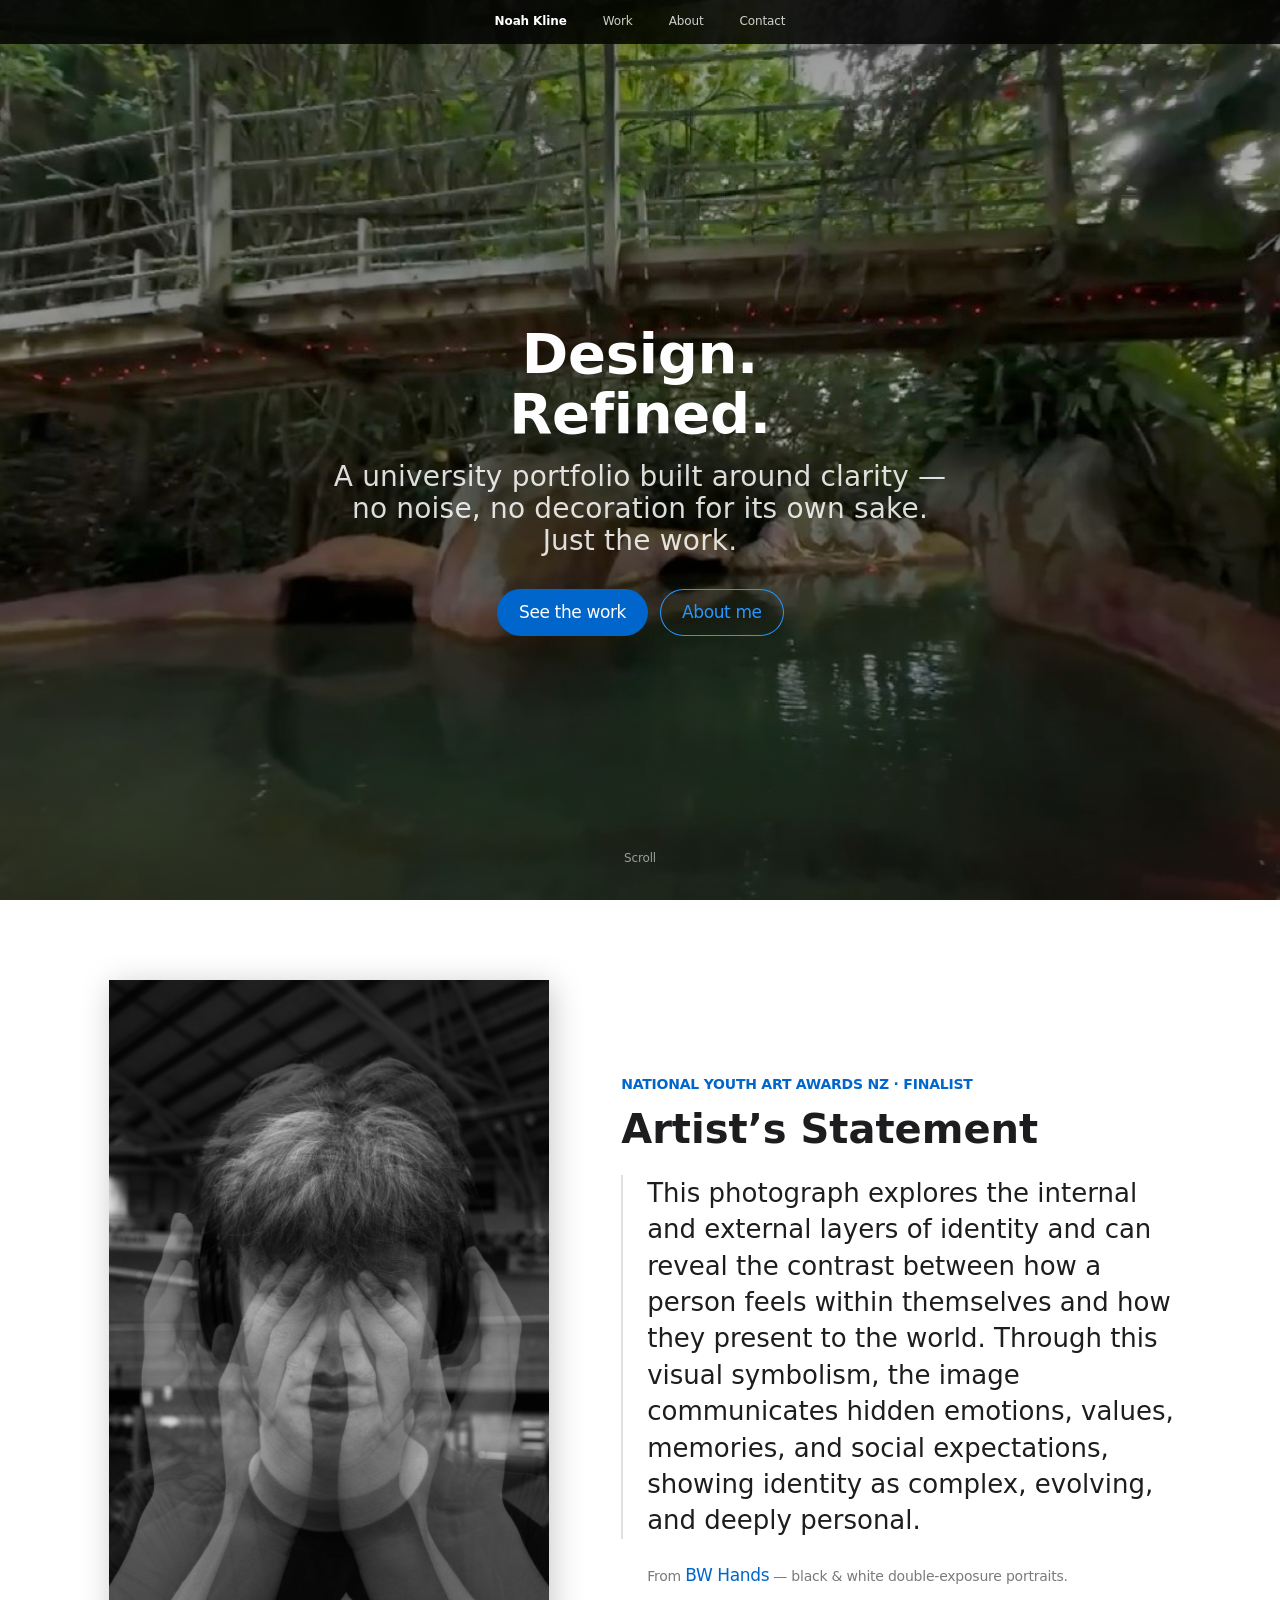
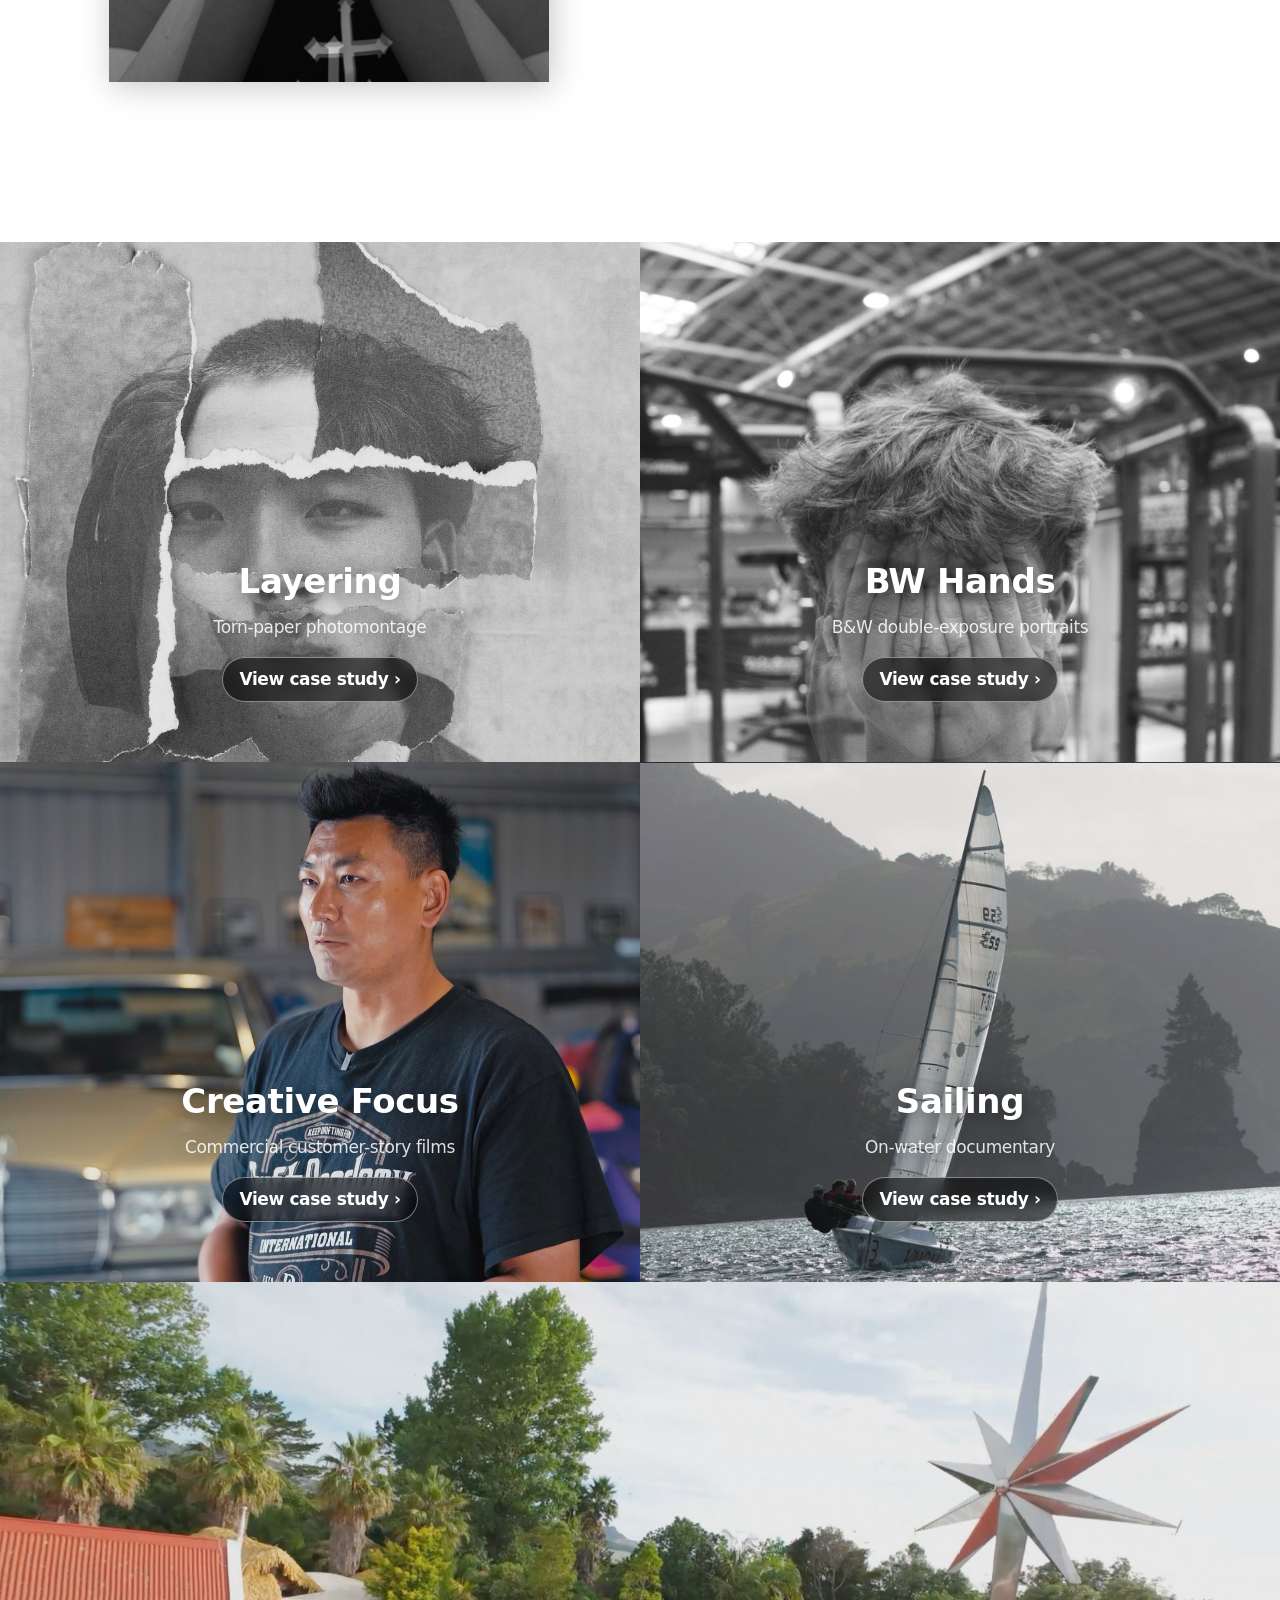
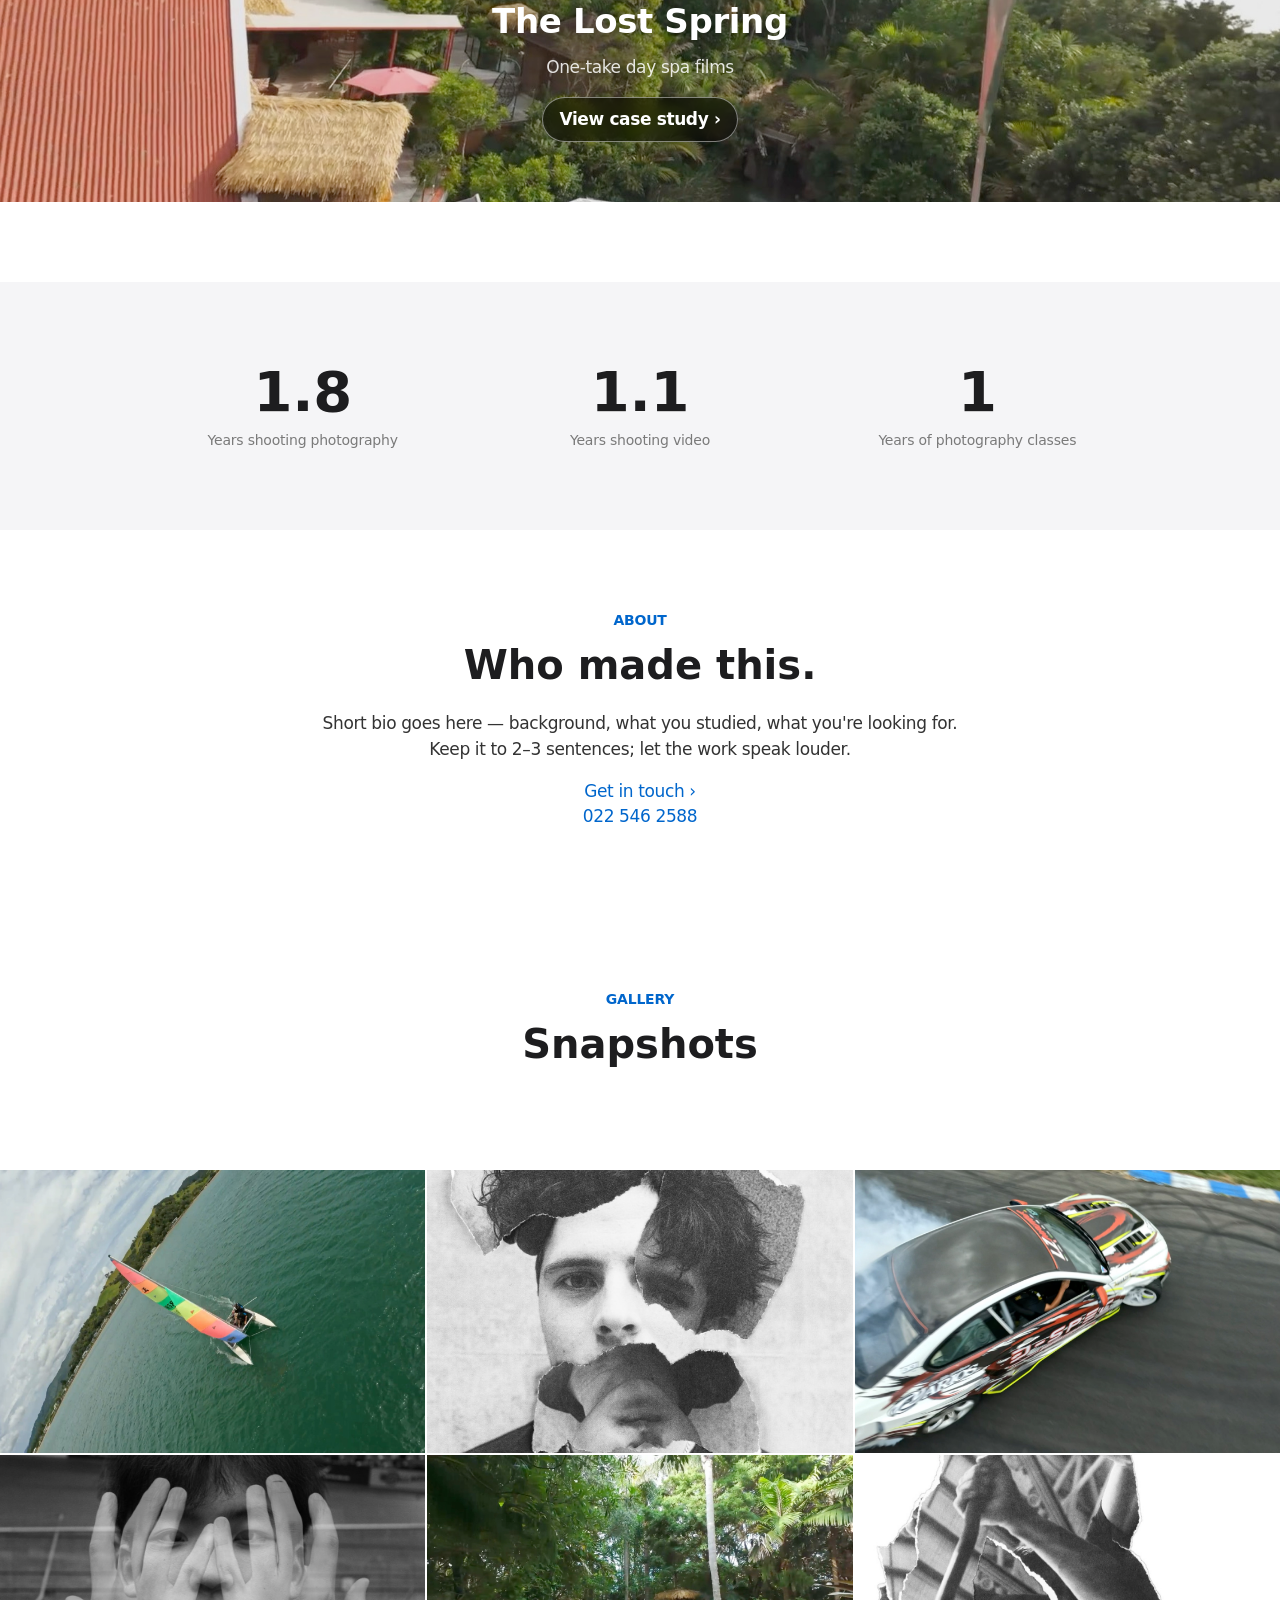
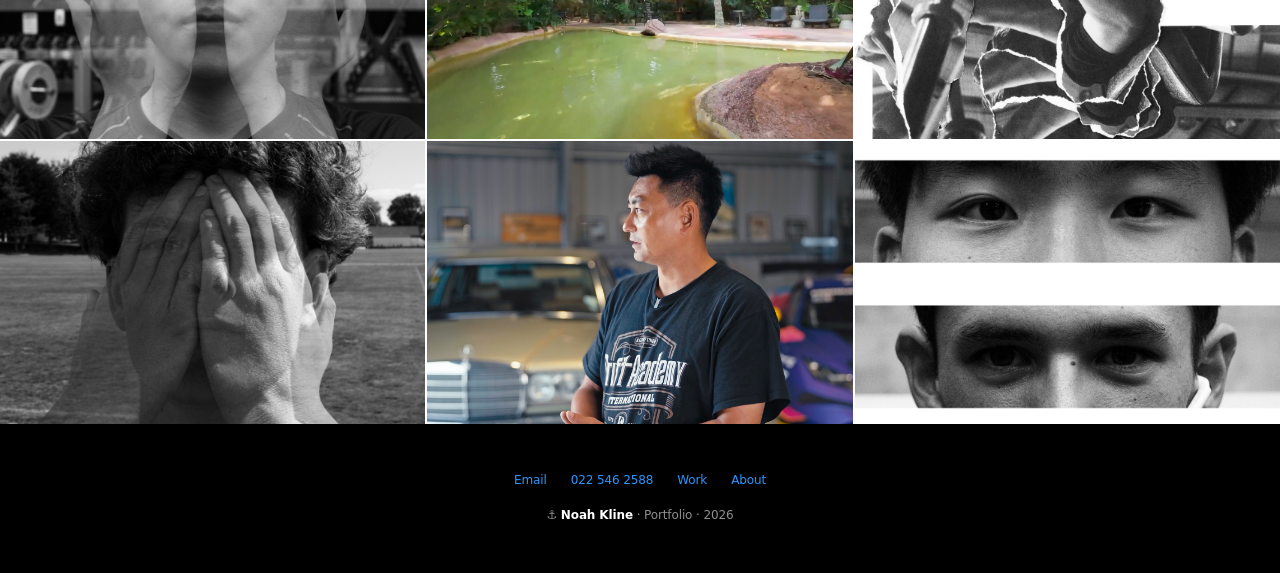
==== commit c62b1743: "Sync Round 9 + Round 10 fixes to deployed site: Artist's Statement, On-water, tile link visibility, " ====
--- a/index.html
+++ b/index.html
@@ -87,7 +87,8 @@
      WORDING: Noah confirmed "finalist" only. Do NOT upgrade this to a
      placement, prize or year — nothing beyond finalist has been confirmed.
      PLACEMENT: this supersedes the earlier plan to put the award photo in the
-     Wide Span Sheds 3rd gallery slot. That slot keeps its Round 3 video.
+     Creative Focus 3rd gallery slot. That slot keeps its Round 3 video.
+     (ROUND 10: that project was renamed Wide Span Sheds -> Creative Focus.)
      ===================================================================== -->
 <section class="award reveal" id="award" aria-labelledby="award-title">
   <div class="inner">
@@ -98,7 +99,7 @@
     </figure>
     <div class="award-copy">
       <div class="award-label">National Youth Art Awards NZ &middot; Finalist</div>
-      <h2 class="t-display" id="award-title">Artist Statement</h2>
+      <h2 class="t-display" id="award-title">Artist&rsquo;s Statement</h2>
       <blockquote class="award-statement">This photograph explores the internal and external layers of identity and can reveal the contrast between how a person feels within themselves and how they present to the world. Through this visual symbolism, the image communicates hidden emotions, values, memories, and social expectations, showing identity as complex, evolving, and deeply personal.</blockquote>
       <p class="award-credit">From <a class="link" href="work/bw-hands.html">BW Hands</a> &mdash; black &amp; white double-exposure portraits.</p>
     </div>
@@ -131,7 +132,7 @@
   <a class="tile dark-2 reveal" href="work/drifting.html">
     <div class="img-slot" style="background-image:url('assets/drifting/hero.jpg'); background-position:center 45%;"></div>
     <div class="content">
-      <h2>Wide Span Sheds</h2>
+      <h2>Creative Focus</h2>
       <p>Commercial customer-story films</p>
       <span class="link">View case study &rsaquo;</span>
     </div>
@@ -147,7 +148,7 @@
     <div class="img-slot" style="background-image:url('assets/sailing/tile.jpg'); background-position:center 60%;"></div>
     <div class="content">
       <h2>Sailing</h2>
-      <p>On-the-water documentary</p>
+      <p>On-water documentary</p>
       <span class="link">View case study &rsaquo;</span>
     </div>
   </a>
@@ -187,6 +188,9 @@
   <h2 class="t-display">Who made this.</h2>
   <p class="body">Short bio goes here — background, what you studied, what you're looking for. Keep it to 2–3 sentences; let the work speak louder.</p>
   <p><a class="link" href="mailto:persnalfornak@gmail.com">Get in touch &rsaquo;</a></p>
+  <!-- ROUND 10: phone number supplied by Noah (0225462588). tel: uses the full
+       international form so it dials from overseas; the label is the NZ format. -->
+  <p><a class="link" href="tel:+64225462588">022 546 2588</a></p>
 </section>
 
 <!-- ===================== GALLERY ===================== -->
@@ -197,18 +201,19 @@
 <div class="gallery cols-3 reveal" data-lightbox="Snapshots">
   <img src="assets/sailing/overhead.jpg" alt="Sailing — rainbow sail shot directly overhead" loading="lazy">
   <img src="assets/layering/benkoshup.jpg" alt="Layering series — paired portrait study" loading="lazy">
-  <img src="assets/drifting/drift-slide.jpg" alt="Wide Span Sheds — drift car sliding through smoke, track level" loading="lazy">
+  <img src="assets/drifting/drift-slide.jpg" alt="Creative Focus — drift car sliding through smoke, track level" loading="lazy">
   <img src="assets/bwhands/3068.jpg" alt="Black and white hand study" loading="lazy">
   <img src="assets/lostspring/pool-a.jpg" alt="The Lost Spring — mineral pool through the bush" loading="lazy">
   <img src="assets/layering/hayden.jpg" alt="Layering series — single portrait" loading="lazy">
   <img src="assets/bwhands/3051.jpg" alt="Black and white hand study, close crop" loading="lazy">
-  <img src="assets/drifting/garage-portrait.jpg" alt="Wide Span Sheds — client portrait in the garage" loading="lazy">
+  <img src="assets/drifting/garage-portrait.jpg" alt="Creative Focus — client portrait in the garage" loading="lazy">
   <img src="assets/bwhands/eyeshot.jpg" alt="Black and white study — eye detail" loading="lazy">
 </div>
 
 <footer class="site" id="contact">
   <div class="links">
     <a href="mailto:persnalfornak@gmail.com">Email</a>
+    <a href="tel:+64225462588">022 546 2588</a>
     <a href="index.html#work">Work</a>
     <a href="index.html#about">About</a>
   </div>
--- a/assets/css/site.css
+++ b/assets/css/site.css
@@ -138,7 +138,12 @@
 .btn-ghost-on-dark { background:transparent; color:var(--primary-on-dark); box-shadow:inset 0 0 0 1px var(--primary-on-dark); }
 .link { color:var(--primary); text-decoration:none; font-size:17px; letter-spacing:-0.374px; }
 .link:hover { text-decoration:underline; }
-.on-dark .link, .tile.dark .link { color:var(--primary-on-dark); }
+/* ROUND 9: .tile.dark was dropped from this selector. Tile links are now the
+   white-on-pill treatment defined in the Work tiles block below, and this rule
+   (3 classes) was outranking it (2 classes) and tinting the Layering and Sailing
+   pills blue while the other three stayed white. Non-tile dark sections keep the
+   blue link unchanged. */
+.on-dark .link { color:var(--primary-on-dark); }
 
 /* ---------- Hero (homepage, text variant) ---------- */
 .hero {
@@ -203,12 +208,47 @@
 }
 .tile.dark { background:var(--surface-tile-1); color:var(--body-on-dark); }
 .tile.dark-2 { background:var(--surface-tile-2); color:var(--body-on-dark); }
-.tile.light { background:var(--canvas); color:var(--ink); }
+/* ROUND 9 (dad's feedback, BW Hands): .tile.light used to set color:var(--ink),
+   which put near-black caption text over a photographic background. BW Hands was
+   the only tile with that class and it is exactly the one reported unreadable.
+   Every tile carries a full-bleed photo behind its copy, so every tile now gets
+   white copy plus the same scrim text-shadow. The .light class is left in place
+   but now only colours the fallback background behind the image, not the text. */
+.tile.light { background:var(--canvas); color:var(--body-on-dark); }
 .tile .img-slot { position:absolute; inset:0; background-size:cover; background-position:center; opacity:.9; }
-.tile .content { position:relative; z-index:2; }
-.tile.dark .content, .tile.dark-2 .content { text-shadow:0 2px 20px rgba(0,0,0,0.5); }
+.tile .content { position:relative; z-index:2; text-shadow:0 2px 20px rgba(0,0,0,0.5); }
 .tile h2 { font-family:var(--font-display); font-weight:600; font-size:34px; letter-spacing:-0.374px; margin-bottom:var(--sp-xs); }
 .tile p { font-size:17px; opacity:.85; margin-bottom:var(--sp-md); }
+
+/* ===========================================================================
+   ROUND 9 - "View case study" tile link visibility (dad's feedback)
+   PROBLEM, measured not guessed: .link resolves to var(--primary) #0066cc, and
+   the rule that lifts it to the brighter #2997ff only ever listed .tile.dark.
+   .tile.dark-2 (Creative Focus [renamed from Wide Span Sheds in round 10],
+   The Lost Spring) and .tile.light (BW Hands)
+   were never covered, so three of the five tiles painted a dark blue link
+   straight onto a photograph. On Wide Span Sheds it landed on the subject's
+   black t-shirt and vanished entirely - the exact thing that was reported.
+   FIX: a tile link is no longer tinted text. It is a translucent dark pill with
+   a white hairline and a white label, so its contrast comes from its own
+   backplate and no longer depends on whatever photo sits behind it. Applied to
+   all five tiles; nothing outside the tile row uses .tile .link.
+   =========================================================================== */
+.tile .link {
+  display:inline-flex; align-items:center; justify-content:center;
+  color:var(--body-on-dark); font-weight:600; text-shadow:none;
+  padding:10px var(--sp-md); border-radius:var(--r-pill);
+  background:rgba(0,0,0,0.55);
+  box-shadow:inset 0 0 0 1px rgba(255,255,255,0.45);
+  -webkit-backdrop-filter:saturate(140%) blur(8px);
+  backdrop-filter:saturate(140%) blur(8px);
+  transition:background .3s var(--ease), box-shadow .3s var(--ease);
+}
+.tile:hover .link, .tile:focus-visible .link {
+  background:rgba(0,0,0,0.78);
+  box-shadow:inset 0 0 0 1px var(--body-on-dark);
+  text-decoration:none;
+}
 
 /* ---------- Generic section ---------- */
 .section { padding:var(--sp-section) 40px; max-width:980px; margin:0 auto; }
@@ -602,7 +642,8 @@
 
 /* ===========================================================================
    PLAYABLE FILM BLOCKS (Round 6)
-   Lost Spring and Wide Span Sheds are film jobs, and until round 6 both case
+   Lost Spring and Creative Focus (formerly Wide Span Sheds) are film jobs,
+   and until round 6 both case
    studies showed them as frame-grab stills because there was very little
    stills photography on either shoot. Round 6 replaces the bulk of those
    stills with the delivered films themselves.
